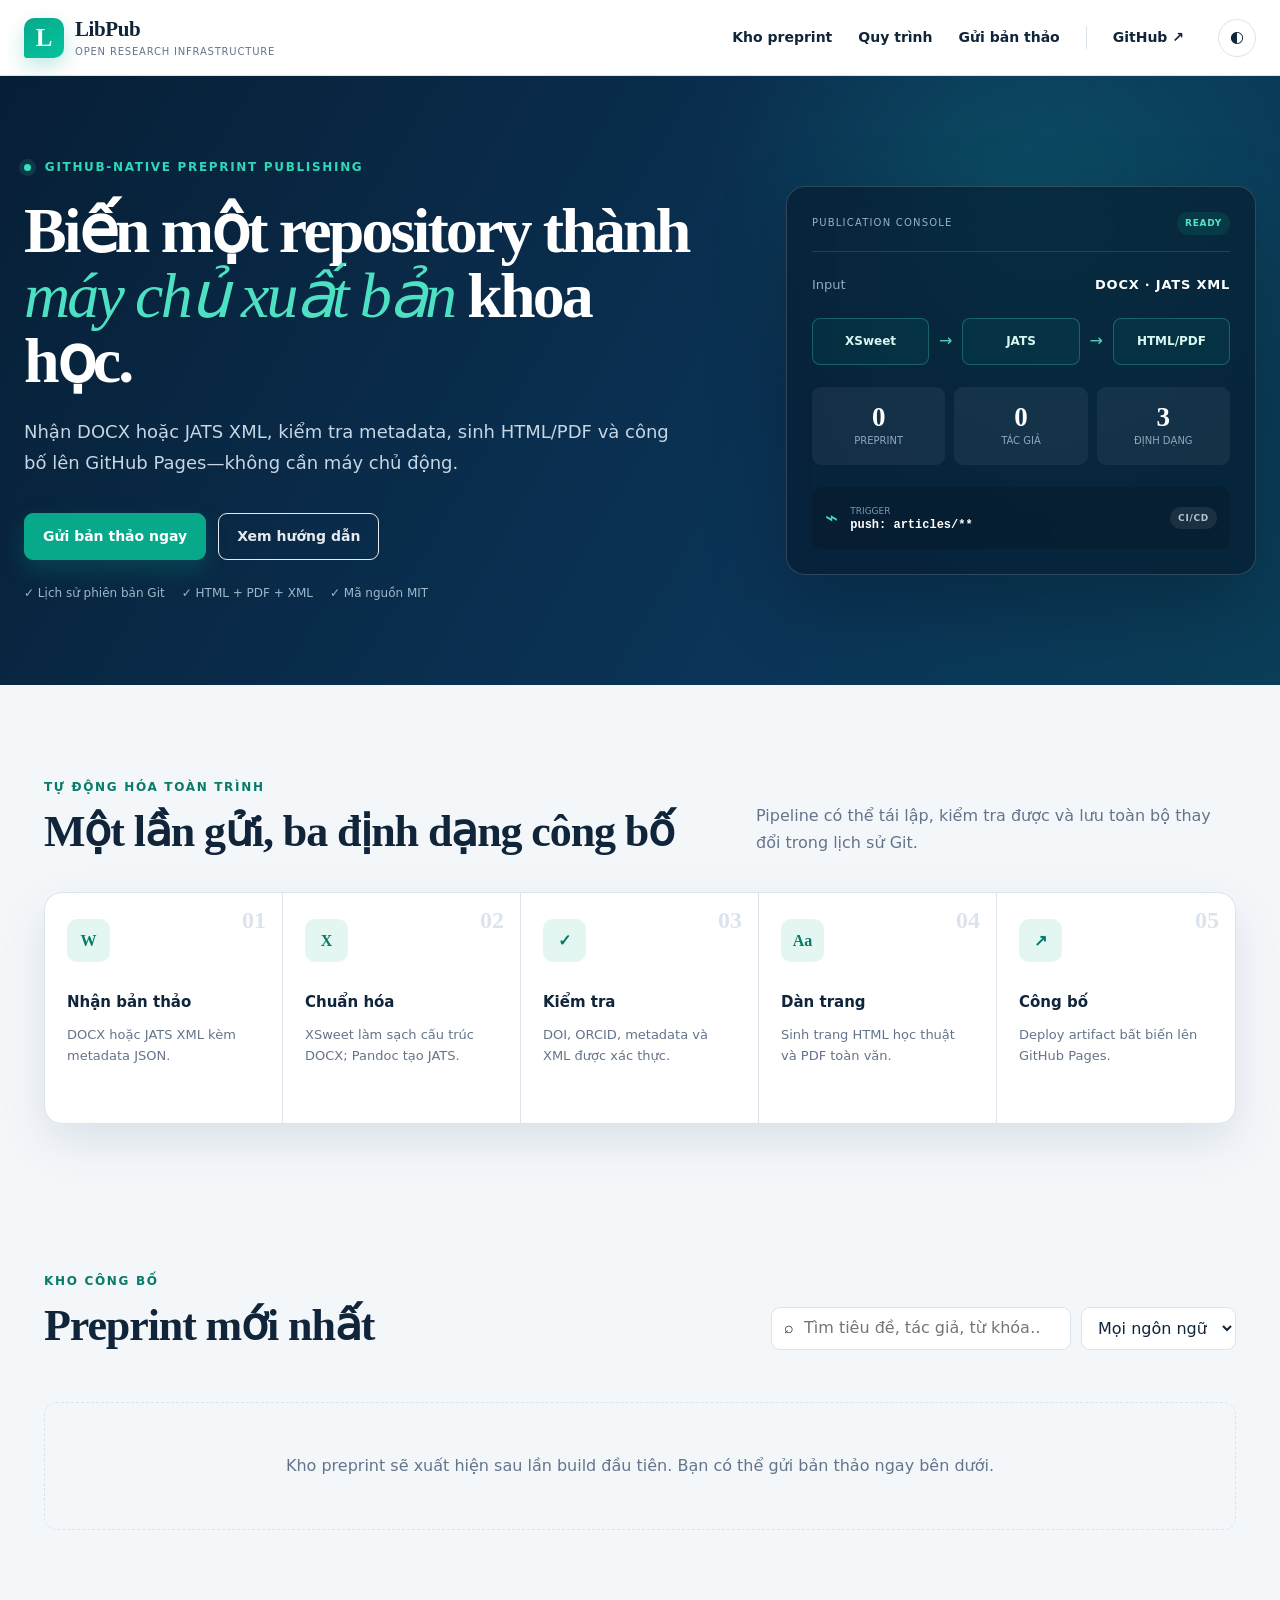
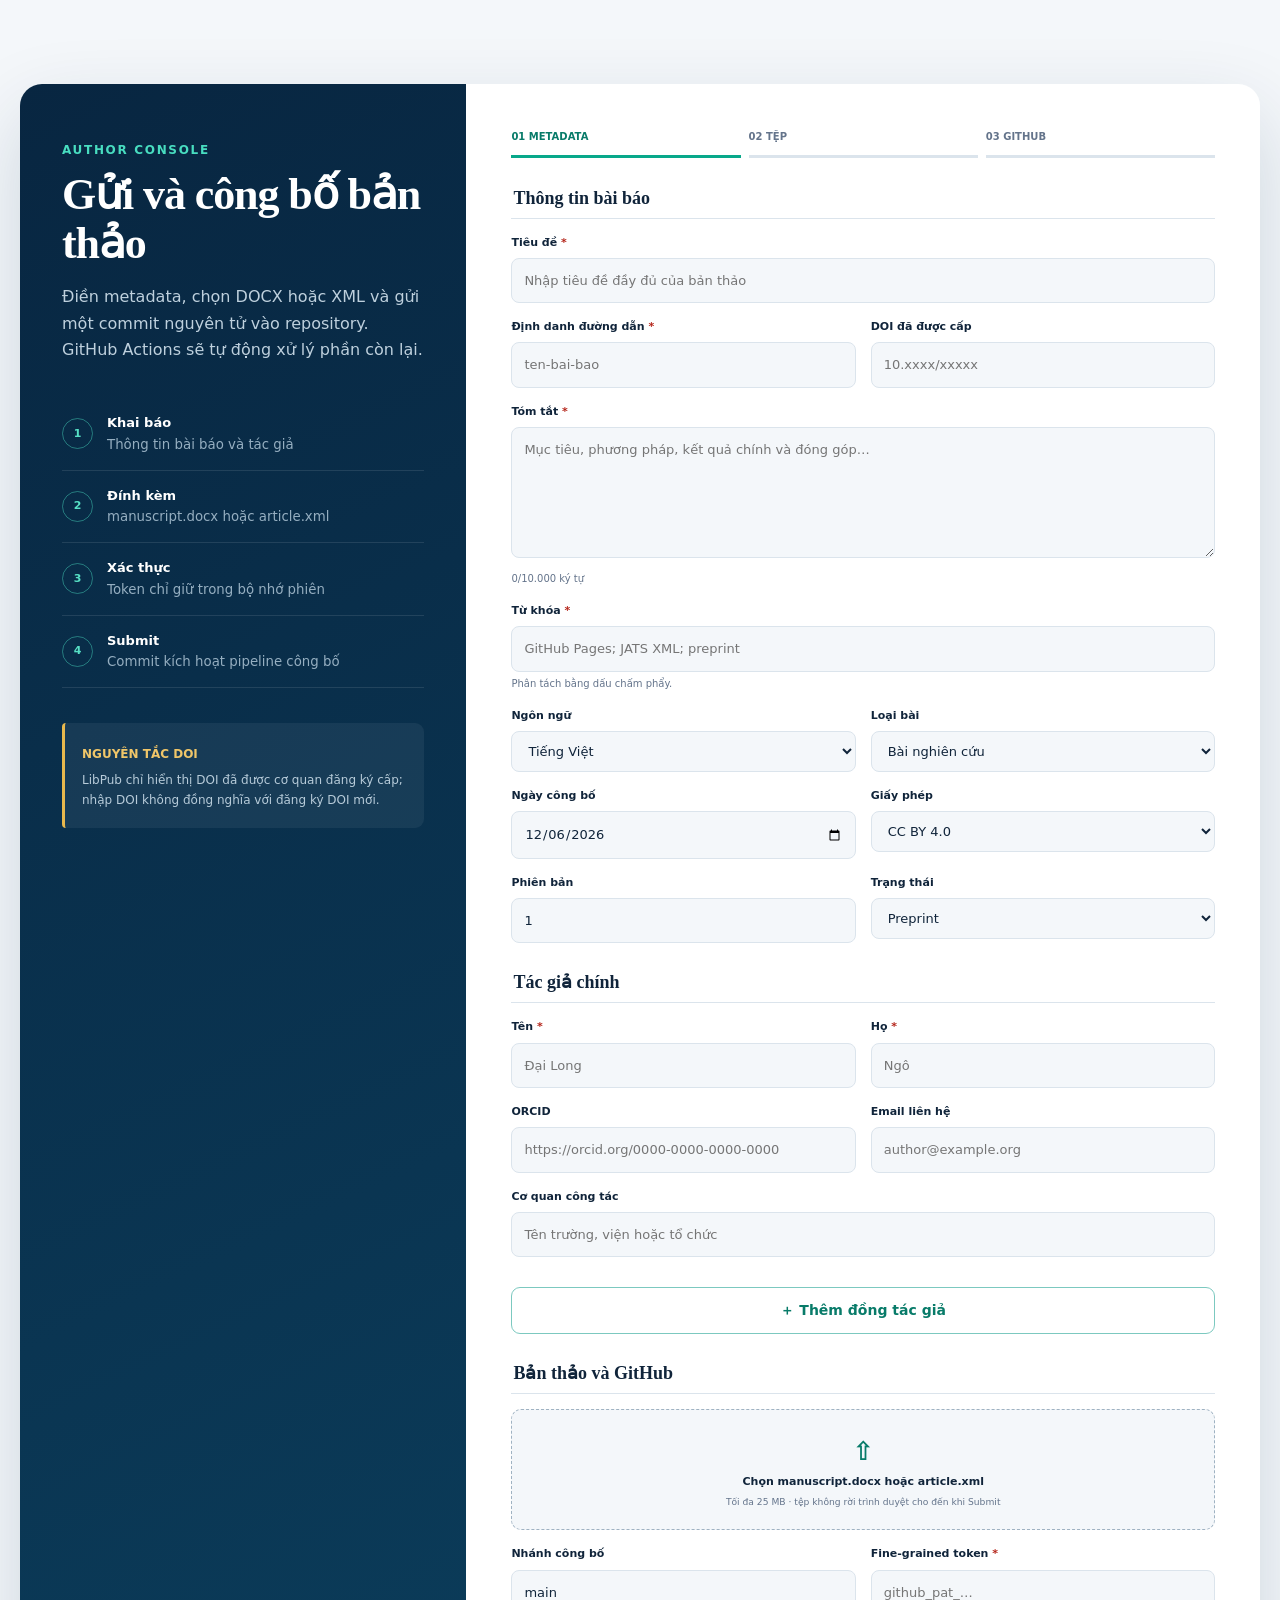
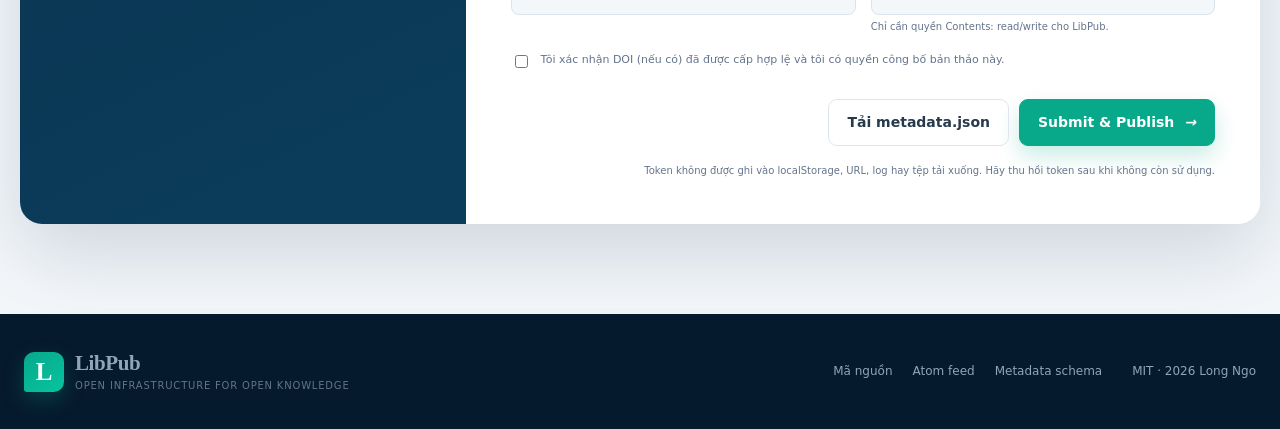
==== index.html @ 39a18cda "feat: build GitHub-native preprint publishing pipeline" ====
<!DOCTYPE html>
<html lang="vi">
<head>
  <meta charset="utf-8">
  <meta name="viewport" content="width=device-width,initial-scale=1">
  <meta name="description" content="LibPub biến GitHub thành máy chủ xuất bản preprint tĩnh: nhận DOCX/JATS XML, kiểm tra, sinh HTML/PDF và triển khai GitHub Pages.">
  <meta name="theme-color" content="#092c4c">
  <title>LibPub · Xuất bản preprint trên GitHub</title>
  <link rel="stylesheet" href="assets/styles.css">
  <script>window.LIBPUB_ARTICLES = [];</script>
  <script src="assets/app.js" defer></script>
</head>
<body>
  <a class="skip-link" href="#main">Đi đến nội dung</a>
  <header class="site-header">
    <a class="brand" href="./" aria-label="Trang chủ LibPub">
      <span class="brand-mark">L</span>
      <span><strong>LibPub</strong><small>Open research infrastructure</small></span>
    </a>
    <nav aria-label="Điều hướng chính">
      <a href="#catalog">Kho preprint</a>
      <a href="#workflow">Quy trình</a>
      <a href="#submit">Gửi bản thảo</a>
      <a class="nav-github" href="https://github.com/xulytiengviet/LibPub">GitHub ↗</a>
    </nav>
    <button class="theme-toggle" id="theme-toggle" type="button" aria-label="Đổi giao diện sáng tối">◐</button>
  </header>

  <main id="main">
    <section class="hero">
      <div class="hero-copy">
        <div class="eyebrow"><span class="live-dot"></span> GitHub-native preprint publishing</div>
        <h1>Biến một repository thành <em>máy chủ xuất bản</em> khoa học.</h1>
        <p>Nhận DOCX hoặc JATS XML, kiểm tra metadata, sinh HTML/PDF và công bố lên GitHub Pages—không cần máy chủ động.</p>
        <div class="hero-actions">
          <a class="button primary" href="#submit">Gửi bản thảo ngay</a>
          <a class="button ghost" href="https://github.com/xulytiengviet/LibPub/blob/main/docs/SUBMISSION_GUIDE.md">Xem hướng dẫn</a>
        </div>
        <ul class="trust-row" aria-label="Đặc tính hệ thống">
          <li>✓ Lịch sử phiên bản Git</li><li>✓ HTML + PDF + XML</li><li>✓ Mã nguồn MIT</li>
        </ul>
      </div>
      <section class="hero-panel" aria-label="Trạng thái xuất bản">
        <div class="panel-top"><span>PUBLICATION CONSOLE</span><span class="status-pill ok">READY</span></div>
        <div class="console-line"><span>Input</span><strong>DOCX · JATS XML</strong></div>
        <div class="console-flow">
          <span>XSweet</span><i>→</i><span>JATS</span><i>→</i><span>HTML/PDF</span>
        </div>
        <div class="metric-grid">
          <div><strong id="stat-articles">0</strong><small>Preprint</small></div>
          <div><strong id="stat-authors">0</strong><small>Tác giả</small></div>
          <div><strong id="stat-formats">3</strong><small>Định dạng</small></div>
        </div>
        <div class="commit-card">
          <span class="commit-icon">⌁</span>
          <div><small>Trigger</small><strong>push: articles/**</strong></div>
          <span class="status-pill">CI/CD</span>
        </div>
      </section>
    </section>

    <section class="section workflow-section" id="workflow">
      <div class="section-heading">
        <div><span class="kicker">TỰ ĐỘNG HÓA TOÀN TRÌNH</span><h2>Một lần gửi, ba định dạng công bố</h2></div>
        <p>Pipeline có thể tái lập, kiểm tra được và lưu toàn bộ thay đổi trong lịch sử Git.</p>
      </div>
      <ol class="pipeline">
        <li><span>01</span><div class="pipeline-icon">W</div><h3>Nhận bản thảo</h3><p>DOCX hoặc JATS XML kèm metadata JSON.</p></li>
        <li><span>02</span><div class="pipeline-icon">X</div><h3>Chuẩn hóa</h3><p>XSweet làm sạch cấu trúc DOCX; Pandoc tạo JATS.</p></li>
        <li><span>03</span><div class="pipeline-icon">✓</div><h3>Kiểm tra</h3><p>DOI, ORCID, metadata và XML được xác thực.</p></li>
        <li><span>04</span><div class="pipeline-icon">Aa</div><h3>Dàn trang</h3><p>Sinh trang HTML học thuật và PDF toàn văn.</p></li>
        <li><span>05</span><div class="pipeline-icon">↗</div><h3>Công bố</h3><p>Deploy artifact bất biến lên GitHub Pages.</p></li>
      </ol>
    </section>

    <section class="section catalog-section" id="catalog">
      <div class="section-heading">
        <div><span class="kicker">KHO CÔNG BỐ</span><h2>Preprint mới nhất</h2></div>
        <div class="catalog-tools">
          <label class="search-box"><span>⌕</span><input id="catalog-search" type="search" placeholder="Tìm tiêu đề, tác giả, từ khóa…"></label>
          <select id="catalog-language" aria-label="Lọc ngôn ngữ"><option value="">Mọi ngôn ngữ</option><option value="vi">Tiếng Việt</option><option value="en">English</option></select>
        </div>
      </div>
      <div class="catalog-grid" id="catalog-grid" aria-live="polite"></div>
      <p class="empty-state" id="catalog-empty" hidden>Chưa tìm thấy bài báo phù hợp.</p>
    </section>

    <section class="submit-wrap" id="submit">
      <div class="submit-intro">
        <span class="kicker light">AUTHOR CONSOLE</span>
        <h2>Gửi và công bố bản thảo</h2>
        <p>Điền metadata, chọn DOCX hoặc XML và gửi một commit nguyên tử vào repository. GitHub Actions sẽ tự động xử lý phần còn lại.</p>
        <ol class="submit-checklist">
          <li><span>1</span><div><strong>Khai báo</strong><small>Thông tin bài báo và tác giả</small></div></li>
          <li><span>2</span><div><strong>Đính kèm</strong><small>manuscript.docx hoặc article.xml</small></div></li>
          <li><span>3</span><div><strong>Xác thực</strong><small>Token chỉ giữ trong bộ nhớ phiên</small></div></li>
          <li><span>4</span><div><strong>Submit</strong><small>Commit kích hoạt pipeline công bố</small></div></li>
        </ol>
        <div class="security-note"><strong>Nguyên tắc DOI</strong><p>LibPub chỉ hiển thị DOI đã được cơ quan đăng ký cấp; nhập DOI không đồng nghĩa với đăng ký DOI mới.</p></div>
      </div>

      <form class="submission-form" id="submission-form" novalidate>
        <div class="form-progress"><span class="active">01 Metadata</span><span>02 Tệp</span><span>03 GitHub</span></div>
        <fieldset>
          <legend>Thông tin bài báo</legend>
          <div class="field span-2"><label for="title">Tiêu đề <b>*</b></label><input id="title" name="title" type="text" minlength="10" required placeholder="Nhập tiêu đề đầy đủ của bản thảo"></div>
          <div class="field"><label for="slug">Định danh đường dẫn <b>*</b></label><input id="slug" name="slug" type="text" pattern="[a-z0-9]+(?:-[a-z0-9]+)*" required placeholder="ten-bai-bao"></div>
          <div class="field"><label for="doi">DOI đã được cấp</label><input id="doi" name="doi" type="text" placeholder="10.xxxx/xxxxx"></div>
          <div class="field span-2"><label for="abstract">Tóm tắt <b>*</b></label><textarea id="abstract" name="abstract" minlength="20" required rows="5" placeholder="Mục tiêu, phương pháp, kết quả chính và đóng góp…"></textarea><small><span id="abstract-count">0</span>/10.000 ký tự</small></div>
          <div class="field span-2"><label for="keywords">Từ khóa <b>*</b></label><input id="keywords" name="keywords" type="text" required placeholder="GitHub Pages; JATS XML; preprint"><small>Phân tách bằng dấu chấm phẩy.</small></div>
          <div class="field"><label for="language">Ngôn ngữ</label><select id="language" name="language"><option value="vi">Tiếng Việt</option><option value="en">English</option></select></div>
          <div class="field"><label for="article-type">Loại bài</label><select id="article-type" name="articleType"><option value="research-article">Bài nghiên cứu</option><option value="review-article">Bài tổng quan</option><option value="methods-article">Bài phương pháp</option><option value="data-paper">Bài dữ liệu</option><option value="policy-paper">Bài chính sách</option><option value="case-report">Báo cáo trường hợp</option><option value="other">Khác</option></select></div>
          <div class="field"><label for="published-date">Ngày công bố</label><input id="published-date" name="publishedDate" type="date" required></div>
          <div class="field"><label for="license">Giấy phép</label><select id="license" name="license"><option value="CC-BY-4.0">CC BY 4.0</option><option value="CC-BY-SA-4.0">CC BY-SA 4.0</option><option value="CC0-1.0">CC0 1.0</option><option value="ARR">All rights reserved</option></select></div>
          <div class="field"><label for="version">Phiên bản</label><input id="version" name="version" type="number" min="1" value="1" required></div>
          <div class="field"><label for="status">Trạng thái</label><select id="status" name="status"><option value="preprint">Preprint</option><option value="revised">Revised</option><option value="published">Published</option><option value="withdrawn">Withdrawn</option></select></div>
        </fieldset>

        <fieldset>
          <legend>Tác giả chính</legend>
          <div class="field"><label for="given">Tên <b>*</b></label><input id="given" name="given" type="text" required placeholder="Đại Long"></div>
          <div class="field"><label for="family">Họ <b>*</b></label><input id="family" name="family" type="text" required placeholder="Ngô"></div>
          <div class="field"><label for="orcid">ORCID</label><input id="orcid" name="orcid" type="url" placeholder="https://orcid.org/0000-0000-0000-0000"></div>
          <div class="field"><label for="email">Email liên hệ</label><input id="email" name="email" type="email" placeholder="author@example.org"></div>
          <div class="field span-2"><label for="affiliation">Cơ quan công tác</label><input id="affiliation" name="affiliation" type="text" placeholder="Tên trường, viện hoặc tổ chức"></div>
          <div class="coauthor-list span-2" id="coauthor-list"></div>
          <button class="button add-author span-2" id="add-author" type="button">＋ Thêm đồng tác giả</button>
        </fieldset>

        <fieldset>
          <legend>Bản thảo và GitHub</legend>
          <div class="field span-2">
            <label class="file-drop" for="manuscript"><span class="file-icon">⇧</span><strong id="file-label">Chọn manuscript.docx hoặc article.xml</strong><small>Tối đa 25 MB · tệp không rời trình duyệt cho đến khi Submit</small></label>
            <input class="visually-hidden" id="manuscript" name="manuscript" type="file" accept=".docx,.xml,application/vnd.openxmlformats-officedocument.wordprocessingml.document,application/xml,text/xml" required>
          </div>
          <div class="field"><label for="target-branch">Nhánh công bố</label><input id="target-branch" name="targetBranch" type="text" value="main" required></div>
          <div class="field"><label for="github-token">Fine-grained token <b>*</b></label><input id="github-token" name="githubToken" type="password" autocomplete="new-password" required placeholder="github_pat_…"><small>Chỉ cần quyền Contents: read/write cho LibPub.</small></div>
          <label class="checkbox span-2"><input id="doi-confirm" type="checkbox" required><span>Tôi xác nhận DOI (nếu có) đã được cấp hợp lệ và tôi có quyền công bố bản thảo này.</span></label>
        </fieldset>

        <div class="form-actions">
          <button class="button ghost" id="download-metadata" type="button">Tải metadata.json</button>
          <button class="button primary" id="submit-button" type="submit"><span>Submit &amp; Publish</span><i>→</i></button>
        </div>
        <div class="form-status" id="form-status" role="status" aria-live="polite" hidden></div>
        <p class="token-policy">Token không được ghi vào localStorage, URL, log hay tệp tải xuống. Hãy thu hồi token sau khi không còn sử dụng.</p>
      </form>
    </section>
  </main>

  <footer class="site-footer">
    <div class="brand"><span class="brand-mark">L</span><span><strong>LibPub</strong><small>Open infrastructure for open knowledge</small></span></div>
    <div><a href="https://github.com/xulytiengviet/LibPub">Mã nguồn</a><a href="feed.xml">Atom feed</a><a href="schemas/metadata.schema.json">Metadata schema</a></div>
    <span>MIT · 2026 Long Ngo</span>
  </footer>
</body>
</html>
---- assets/styles.css ----
:root {
  color-scheme: light;
  --ink: #10243a;
  --muted: #64748b;
  --line: #dbe4ec;
  --paper: #ffffff;
  --canvas: #f4f7fa;
  --navy: #092c4c;
  --navy-2: #0d3a61;
  --teal: #08a88a;
  --teal-dark: #087b69;
  --gold: #e8b84d;
  --danger: #b42318;
  --success: #087b69;
  --shadow: 0 18px 48px rgba(9, 44, 76, .10);
  --radius: 18px;
  --serif: Georgia, "Times New Roman", serif;
  --sans: Inter, ui-sans-serif, system-ui, -apple-system, BlinkMacSystemFont, "Segoe UI", sans-serif;
}

[data-theme="dark"] {
  color-scheme: dark;
  --ink: #e7eef5;
  --muted: #9fb0c2;
  --line: #29445f;
  --paper: #102b43;
  --canvas: #071d31;
  --navy: #061727;
  --navy-2: #0b263e;
  --shadow: 0 18px 48px rgba(0, 0, 0, .25);
}

* { box-sizing: border-box; }
html { scroll-behavior: smooth; }
body { margin: 0; background: var(--canvas); color: var(--ink); font-family: var(--sans); line-height: 1.65; }
a { color: inherit; text-decoration: none; }
button, input, select, textarea { font: inherit; }
button { cursor: pointer; }
.skip-link { position: fixed; left: 16px; top: -60px; z-index: 100; background: var(--paper); padding: 10px 16px; border-radius: 8px; }
.skip-link:focus { top: 12px; }
.visually-hidden { position: absolute !important; width: 1px; height: 1px; padding: 0; margin: -1px; overflow: hidden; clip: rect(0, 0, 0, 0); white-space: nowrap; border: 0; }

.site-header { min-height: 76px; padding: 0 max(24px, calc((100vw - 1240px) / 2)); display: flex; align-items: center; gap: 34px; background: var(--paper); border-bottom: 1px solid var(--line); position: sticky; top: 0; z-index: 30; }
.site-header.compact { position: static; }
.brand { display: inline-flex; align-items: center; gap: 11px; margin-right: auto; }
.brand-mark { width: 40px; height: 40px; display: grid; place-items: center; border-radius: 10px 10px 10px 3px; color: white; background: linear-gradient(145deg, var(--teal), #06c4a0); font: 700 25px/1 var(--serif); box-shadow: 0 8px 20px rgba(8, 168, 138, .25); }
.brand strong, .brand small { display: block; line-height: 1.15; }
.brand strong { font: 700 21px/1.2 var(--serif); letter-spacing: -.02em; }
.brand small { margin-top: 4px; color: var(--muted); font-size: 10px; letter-spacing: .08em; text-transform: uppercase; }
.site-header nav { display: flex; align-items: center; gap: 26px; font-size: 14px; font-weight: 650; }
.site-header nav a:hover { color: var(--teal-dark); }
.nav-github { border-left: 1px solid var(--line); padding-left: 26px; }
.theme-toggle { width: 38px; height: 38px; border: 1px solid var(--line); border-radius: 50%; color: var(--ink); background: transparent; }

.hero { min-height: 600px; padding: 82px max(24px, calc((100vw - 1240px) / 2)); display: grid; grid-template-columns: 1.15fr .85fr; align-items: center; gap: 70px; color: white; overflow: hidden; background:
  radial-gradient(circle at 80% 20%, rgba(14, 182, 149, .18), transparent 28%),
  linear-gradient(120deg, #071f36, #0b3458 65%, #0a3e58); }
.hero-copy { max-width: 700px; }
.eyebrow, .kicker { color: #30d7b7; font-size: 12px; font-weight: 800; letter-spacing: .14em; text-transform: uppercase; }
.live-dot { display: inline-block; width: 7px; height: 7px; margin-right: 8px; border-radius: 50%; background: #35e2bf; box-shadow: 0 0 0 5px rgba(53, 226, 191, .12); }
.hero h1 { max-width: 760px; margin: 20px 0 22px; font: 700 clamp(42px, 5vw, 70px)/1.02 var(--serif); letter-spacing: -.045em; }
.hero h1 em { color: #4ee0c3; font-style: italic; font-weight: 500; }
.hero-copy > p { max-width: 650px; color: #c6d6e4; font-size: 18px; line-height: 1.75; }
.hero-actions { display: flex; gap: 12px; margin: 34px 0 24px; }
.button { min-height: 44px; padding: 11px 18px; display: inline-flex; align-items: center; justify-content: center; gap: 10px; border: 1px solid transparent; border-radius: 9px; font-size: 14px; font-weight: 750; transition: .2s ease; }
.button:hover { transform: translateY(-1px); }
.button.primary { color: white; background: var(--teal); border-color: var(--teal); box-shadow: 0 10px 22px rgba(8, 168, 138, .22); }
.button.primary:hover { background: var(--teal-dark); }
.button.ghost { color: inherit; background: transparent; border-color: currentColor; opacity: .9; }
.button.full { width: 100%; margin-top: 10px; }
.trust-row { display: flex; flex-wrap: wrap; gap: 17px; margin: 0; padding: 0; color: #9fb7ca; font-size: 12px; list-style: none; }

.hero-panel { max-width: 470px; width: 100%; justify-self: end; padding: 25px; border: 1px solid rgba(255,255,255,.16); border-radius: 19px; background: rgba(5, 25, 43, .62); box-shadow: 0 30px 80px rgba(0,0,0,.24); backdrop-filter: blur(16px); }
.panel-top, .console-line, .commit-card { display: flex; align-items: center; justify-content: space-between; }
.panel-top { padding-bottom: 16px; border-bottom: 1px solid rgba(255,255,255,.12); color: #97b1c7; font-size: 10px; letter-spacing: .12em; }
.status-pill { padding: 4px 8px; border-radius: 999px; color: #b4c6d5; background: rgba(255,255,255,.08); font-size: 9px; font-weight: 800; letter-spacing: .08em; }
.status-pill.ok { color: #53e5c7; background: rgba(8,168,138,.14); }
.console-line { margin: 22px 0; color: #93aabd; font-size: 13px; }
.console-line strong { color: white; letter-spacing: .06em; }
.console-flow { display: grid; grid-template-columns: 1fr auto 1fr auto 1fr; align-items: center; gap: 10px; }
.console-flow span { padding: 13px 8px; text-align: center; border: 1px solid rgba(69,224,193,.28); border-radius: 8px; color: #d8f7f1; background: rgba(8,168,138,.09); font-size: 12px; font-weight: 750; }
.console-flow i { color: #58d6bd; font-style: normal; }
.metric-grid { display: grid; grid-template-columns: repeat(3, 1fr); gap: 9px; margin: 22px 0; }
.metric-grid div { padding: 15px; border-radius: 9px; text-align: center; background: rgba(255,255,255,.055); }
.metric-grid strong, .metric-grid small { display: block; }
.metric-grid strong { font: 700 27px var(--serif); }
.metric-grid small { color: #8ea8bd; font-size: 10px; text-transform: uppercase; }
.commit-card { gap: 12px; padding: 13px; border-radius: 9px; background: rgba(0,0,0,.16); }
.commit-card div { margin-right: auto; }
.commit-card small, .commit-card strong { display: block; }
.commit-card small { color: #7f9ab0; font-size: 9px; text-transform: uppercase; }
.commit-card strong { font: 600 12px ui-monospace, SFMono-Regular, Consolas, monospace; }
.commit-icon { color: #45ddbf; font-size: 22px; }

.section { max-width: 1240px; margin: 0 auto; padding: 88px 24px; }
.section-heading { display: flex; align-items: end; justify-content: space-between; gap: 30px; margin-bottom: 36px; }
.section-heading h2, .submit-intro h2 { margin: 7px 0 0; font: 700 clamp(32px, 4vw, 44px)/1.12 var(--serif); letter-spacing: -.025em; }
.section-heading > p { max-width: 480px; margin: 0; color: var(--muted); }
.kicker { color: var(--teal-dark); }
.pipeline { display: grid; grid-template-columns: repeat(5, 1fr); border: 1px solid var(--line); border-radius: var(--radius); background: var(--paper); box-shadow: var(--shadow); overflow: hidden; }
.pipeline { margin-block: 0; padding: 0; list-style: none; }
.pipeline li { position: relative; min-height: 230px; padding: 26px 22px; border-right: 1px solid var(--line); }
.pipeline li:last-child { border: 0; }
.pipeline li > span { position: absolute; right: 16px; top: 14px; color: var(--line); font: 700 24px var(--serif); }
.pipeline-icon { width: 43px; height: 43px; margin-bottom: 28px; display: grid; place-items: center; border-radius: 10px; color: var(--teal-dark); background: color-mix(in srgb, var(--teal) 11%, transparent); font: 700 16px var(--serif); }
.pipeline h3 { margin: 0 0 9px; font-size: 15px; }
.pipeline p { margin: 0; color: var(--muted); font-size: 13px; }

.catalog-section { padding-top: 55px; }
.catalog-tools { display: flex; gap: 10px; }
.search-box { min-width: 300px; display: flex; align-items: center; gap: 8px; padding: 0 12px; border: 1px solid var(--line); border-radius: 9px; background: var(--paper); }
.search-box input { width: 100%; border: 0; outline: 0; color: var(--ink); background: transparent; }
.catalog-tools select { padding: 10px 12px; border: 1px solid var(--line); border-radius: 9px; color: var(--ink); background: var(--paper); }
.catalog-grid { display: grid; grid-template-columns: repeat(3, 1fr); gap: 20px; }
.publication-card { min-height: 335px; padding: 26px; display: flex; flex-direction: column; border: 1px solid var(--line); border-radius: 15px; background: var(--paper); box-shadow: 0 8px 24px rgba(9,44,76,.055); transition: .2s ease; }
.publication-card:hover { transform: translateY(-3px); border-color: color-mix(in srgb, var(--teal) 45%, var(--line)); box-shadow: var(--shadow); }
.card-meta { display: flex; align-items: center; justify-content: space-between; color: var(--muted); font-size: 10px; font-weight: 700; text-transform: uppercase; letter-spacing: .08em; }
.publication-card h3 { margin: 21px 0 12px; font: 700 23px/1.25 var(--serif); letter-spacing: -.015em; }
.publication-card .authors { color: var(--teal-dark); font-size: 13px; font-weight: 650; }
.publication-card .abstract { display: -webkit-box; overflow: hidden; color: var(--muted); font-size: 13px; -webkit-line-clamp: 3; -webkit-box-orient: vertical; }
.card-footer { margin-top: auto; padding-top: 18px; display: flex; align-items: center; justify-content: space-between; border-top: 1px solid var(--line); font-size: 12px; }
.card-footer a { color: var(--teal-dark); font-weight: 750; }
.empty-state { padding: 50px; text-align: center; color: var(--muted); border: 1px dashed var(--line); border-radius: 12px; }

.submit-wrap { max-width: 1240px; margin: 50px auto 90px; display: grid; grid-template-columns: .72fr 1.28fr; border-radius: 22px; overflow: hidden; box-shadow: 0 30px 80px rgba(9,44,76,.16); }
.submit-intro { padding: 52px 42px; color: white; background: linear-gradient(155deg, #082641, #0b3d5b); }
.kicker.light { color: #48ddc0; }
.submit-intro > p { color: #bed0dd; }
.submit-checklist { margin: 35px 0; padding: 0; list-style: none; }
.submit-checklist li { display: flex; gap: 14px; align-items: center; padding: 14px 0; border-bottom: 1px solid rgba(255,255,255,.1); }
.submit-checklist li > span { width: 31px; height: 31px; display: grid; place-items: center; border: 1px solid rgba(75,220,192,.45); border-radius: 50%; color: #57e0c5; font-size: 11px; font-weight: 800; }
.submit-checklist strong, .submit-checklist small { display: block; }
.submit-checklist strong { font-size: 13px; }
.submit-checklist small { color: #95aec0; }
.security-note { margin-top: 32px; padding: 17px; border-left: 3px solid var(--gold); border-radius: 4px 9px 9px 4px; background: rgba(255,255,255,.06); }
.security-note strong { color: #f0c669; font-size: 12px; text-transform: uppercase; }
.security-note p { margin: 5px 0 0; color: #b7cbd9; font-size: 12px; }
.submission-form { padding: 45px; background: var(--paper); }
.form-progress { display: flex; gap: 8px; margin-bottom: 30px; }
.form-progress span { flex: 1; padding-bottom: 9px; color: var(--muted); border-bottom: 3px solid var(--line); font-size: 10px; font-weight: 800; text-transform: uppercase; }
.form-progress .active { color: var(--teal-dark); border-color: var(--teal); }
fieldset { margin: 0 0 28px; padding: 0; display: grid; grid-template-columns: 1fr 1fr; gap: 15px; border: 0; }
legend { width: 100%; margin-bottom: 15px; padding-bottom: 9px; border-bottom: 1px solid var(--line); font: 700 18px var(--serif); }
.field { min-width: 0; }
.field.span-2, .span-2 { grid-column: 1 / -1; }
.field label { display: block; margin-bottom: 6px; font-size: 11px; font-weight: 750; }
.field label b { color: var(--danger); }
.field input, .field textarea, .field select { width: 100%; padding: 11px 12px; border: 1px solid var(--line); border-radius: 8px; outline: 0; color: var(--ink); background: var(--canvas); font-size: 13px; }
.field input:focus, .field textarea:focus, .field select:focus { border-color: var(--teal); box-shadow: 0 0 0 3px color-mix(in srgb, var(--teal) 13%, transparent); }
.field textarea { resize: vertical; }
.field > small { display: block; margin-top: 4px; color: var(--muted); font-size: 10px; }
.coauthor-list { display: grid; gap: 12px; }
.coauthor { position: relative; padding: 16px; display: grid; grid-template-columns: 1fr 1fr; gap: 12px; border: 1px solid var(--line); border-radius: 10px; background: var(--canvas); }
.coauthor h4 { grid-column: 1 / -1; margin: 0; font: 700 15px var(--serif); }
.coauthor .remove-author { position: absolute; right: 11px; top: 10px; border: 0; color: var(--danger); background: transparent; font-size: 12px; }
.add-author { color: var(--teal-dark); border-color: color-mix(in srgb, var(--teal) 45%, var(--line)); background: transparent; }
.file-drop { min-height: 115px; margin: 0 !important; padding: 20px; display: flex !important; flex-direction: column; align-items: center; justify-content: center; border: 1.5px dashed #9fb2c2; border-radius: 10px; color: var(--muted); background: var(--canvas); text-align: center; cursor: pointer; }
.file-drop:hover { border-color: var(--teal); }
.file-drop strong { color: var(--ink); }
.file-drop small { margin-top: 3px; font-weight: 400; }
.file-icon { color: var(--teal-dark); font-size: 26px; }
.checkbox { display: flex; align-items: flex-start; gap: 9px; color: var(--muted); font-size: 11px; }
.checkbox input { margin-top: 4px; accent-color: var(--teal); }
.form-actions { display: flex; justify-content: flex-end; gap: 10px; }
.form-actions .ghost { color: var(--ink); border-color: var(--line); }
.form-status { margin-top: 18px; padding: 14px; border-radius: 8px; font-size: 12px; }
.form-status.info { color: #0b4b76; background: #e5f3fb; }
.form-status.success { color: #06624f; background: #ddf7ef; }
.form-status.error { color: #8e1c13; background: #fee9e7; }
.token-policy { margin: 17px 0 0; color: var(--muted); font-size: 10px; text-align: right; }

.site-footer { min-height: 115px; padding: 26px max(24px, calc((100vw - 1240px) / 2)); display: flex; align-items: center; justify-content: space-between; gap: 30px; color: #8fa5b8; background: #061a2d; font-size: 12px; }
.site-footer > div:not(.brand) { display: flex; gap: 20px; }
.site-footer a:hover { color: #4bdabd; }

.article-shell { max-width: 1200px; margin: 50px auto 80px; padding: 0 24px; display: grid; grid-template-columns: minmax(0, 1fr) 230px; align-items: start; gap: 30px; }
.paper { padding: 58px 64px; border: 1px solid var(--line); background: var(--paper); box-shadow: var(--shadow); }
.paper-header h1 { margin: 16px 0; font: 700 clamp(38px, 5vw, 58px)/1.08 var(--serif); letter-spacing: -.035em; }
.paper-header .subtitle { color: var(--muted); font: italic 21px/1.5 var(--serif); }
.author-list { margin: 28px 0 14px; color: var(--teal-dark); font-weight: 700; }
.author { display: inline; }
.orcid { display: inline-block; padding: 1px 5px; border-radius: 4px; color: white; background: #a6ce39; font-size: 8px; vertical-align: middle; }
.affiliation-list { padding-left: 21px; color: var(--muted); font-size: 12px; }
.article-facts { margin: 30px 0; display: grid; grid-template-columns: repeat(3, 1fr); border: 1px solid var(--line); }
.article-facts div { padding: 13px; border-right: 1px solid var(--line); }
.article-facts div:last-child { border: 0; }
.article-facts dt { color: var(--muted); font-size: 9px; font-weight: 800; text-transform: uppercase; }
.article-facts dd { margin: 4px 0 0; font-size: 12px; overflow-wrap: anywhere; }
.article-facts a, .paper-body a { color: var(--teal-dark); text-decoration: underline; text-underline-offset: 3px; }
.abstract-box { margin: 34px 0; padding: 27px; border-left: 4px solid var(--teal); background: var(--canvas); }
.abstract-box h2 { margin-top: 0; font: 700 23px var(--serif); }
.keyword-list { display: flex; flex-wrap: wrap; gap: 7px; padding: 0; list-style: none; }
.keyword-list li { padding: 4px 8px; border-radius: 4px; color: var(--teal-dark); background: color-mix(in srgb, var(--teal) 10%, transparent); font-size: 10px; font-weight: 700; }
.paper-body { font-family: var(--serif); font-size: 17px; line-height: 1.85; }
.paper-body h1, .paper-body h2, .paper-body h3 { margin-top: 2em; color: var(--ink); line-height: 1.2; }
.paper-body h2 { font-size: 29px; }
.paper-body h3 { font-size: 22px; }
.paper-body img { max-width: 100%; height: auto; }
.paper-body table { width: 100%; border-collapse: collapse; font-family: var(--sans); font-size: 12px; }
.paper-body th, .paper-body td { padding: 8px; border: 1px solid var(--line); }
.paper-body blockquote { margin-left: 0; padding-left: 20px; border-left: 3px solid var(--gold); color: var(--muted); }
.article-rail { position: sticky; top: 25px; display: grid; gap: 14px; }
.rail-card { padding: 18px; border: 1px solid var(--line); border-radius: 10px; background: var(--paper); }
.rail-card > strong { font: 700 15px var(--serif); }
.rail-card p { margin-bottom: 0; color: var(--muted); font-size: 11px; }
.muted { color: var(--muted); }

@media (max-width: 1000px) {
  .site-header nav { display: none; }
  .hero { grid-template-columns: 1fr; padding-top: 60px; }
  .hero-panel { max-width: 100%; justify-self: stretch; }
  .pipeline { grid-template-columns: repeat(2, 1fr); }
  .pipeline li { border-bottom: 1px solid var(--line); }
  .catalog-grid { grid-template-columns: repeat(2, 1fr); }
  .submit-wrap { margin-inline: 24px; grid-template-columns: 1fr; }
  .article-shell { grid-template-columns: 1fr; }
  .article-rail { position: static; grid-template-columns: 1fr 1fr; }
}

@media (max-width: 680px) {
  .site-header { padding-inline: 18px; }
  .hero { padding: 52px 20px; }
  .hero h1 { font-size: 43px; }
  .section { padding: 65px 18px; }
  .section-heading { align-items: stretch; flex-direction: column; }
  .pipeline, .catalog-grid { grid-template-columns: 1fr; }
  .pipeline li { min-height: auto; }
  .catalog-tools { flex-direction: column; }
  .search-box { min-width: 0; }
  .submit-wrap { margin: 30px 14px 60px; }
  .submit-intro, .submission-form { padding: 34px 23px; }
  fieldset { grid-template-columns: 1fr; }
  .coauthor { grid-template-columns: 1fr; }
  .coauthor h4 { grid-column: auto; }
  .field.span-2, .span-2 { grid-column: auto; }
  .form-actions { flex-direction: column-reverse; }
  .site-footer { align-items: flex-start; flex-direction: column; }
  .paper { padding: 35px 22px; }
  .article-facts { grid-template-columns: 1fr; }
  .article-facts div { border-right: 0; border-bottom: 1px solid var(--line); }
  .article-rail { grid-template-columns: 1fr; }
}

@media print {
  .site-header, .article-rail, .site-footer { display: none !important; }
  .article-shell { display: block; margin: 0; padding: 0; }
  .paper { padding: 0; border: 0; box-shadow: none; }
}
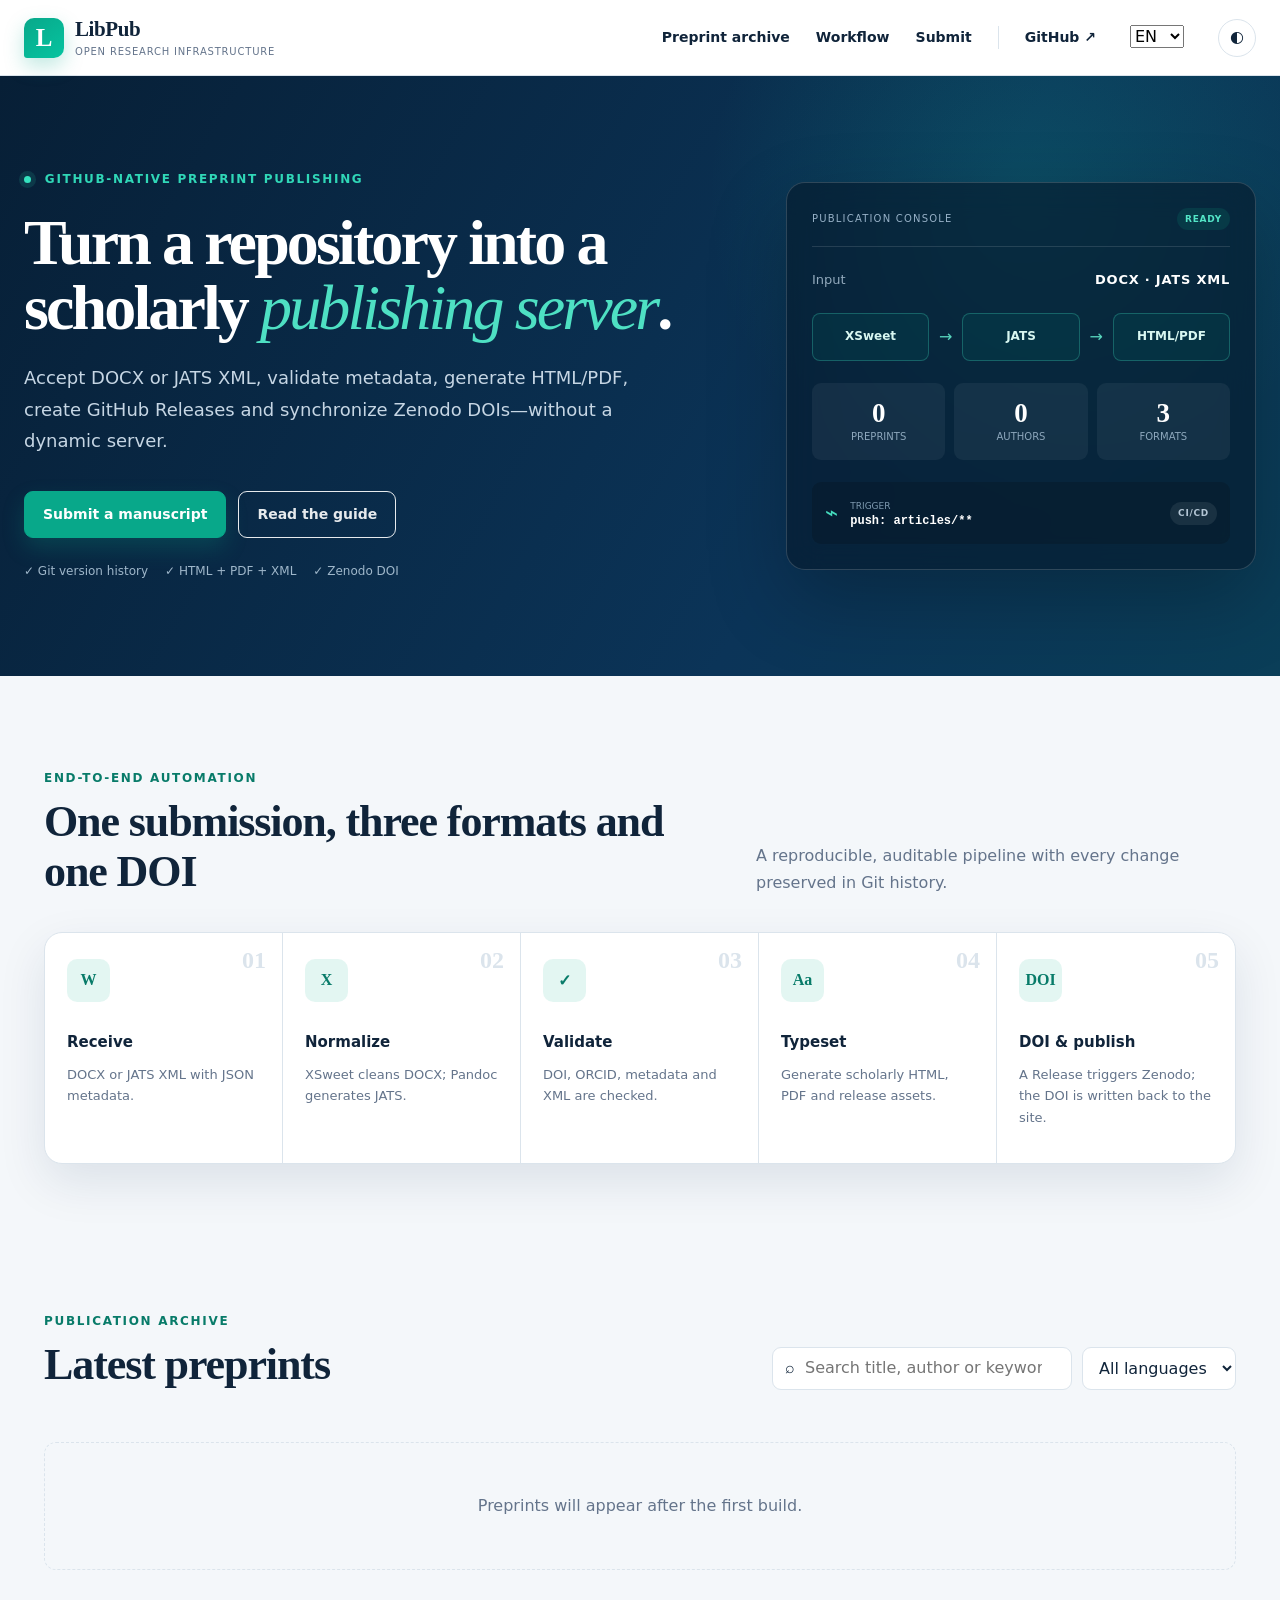
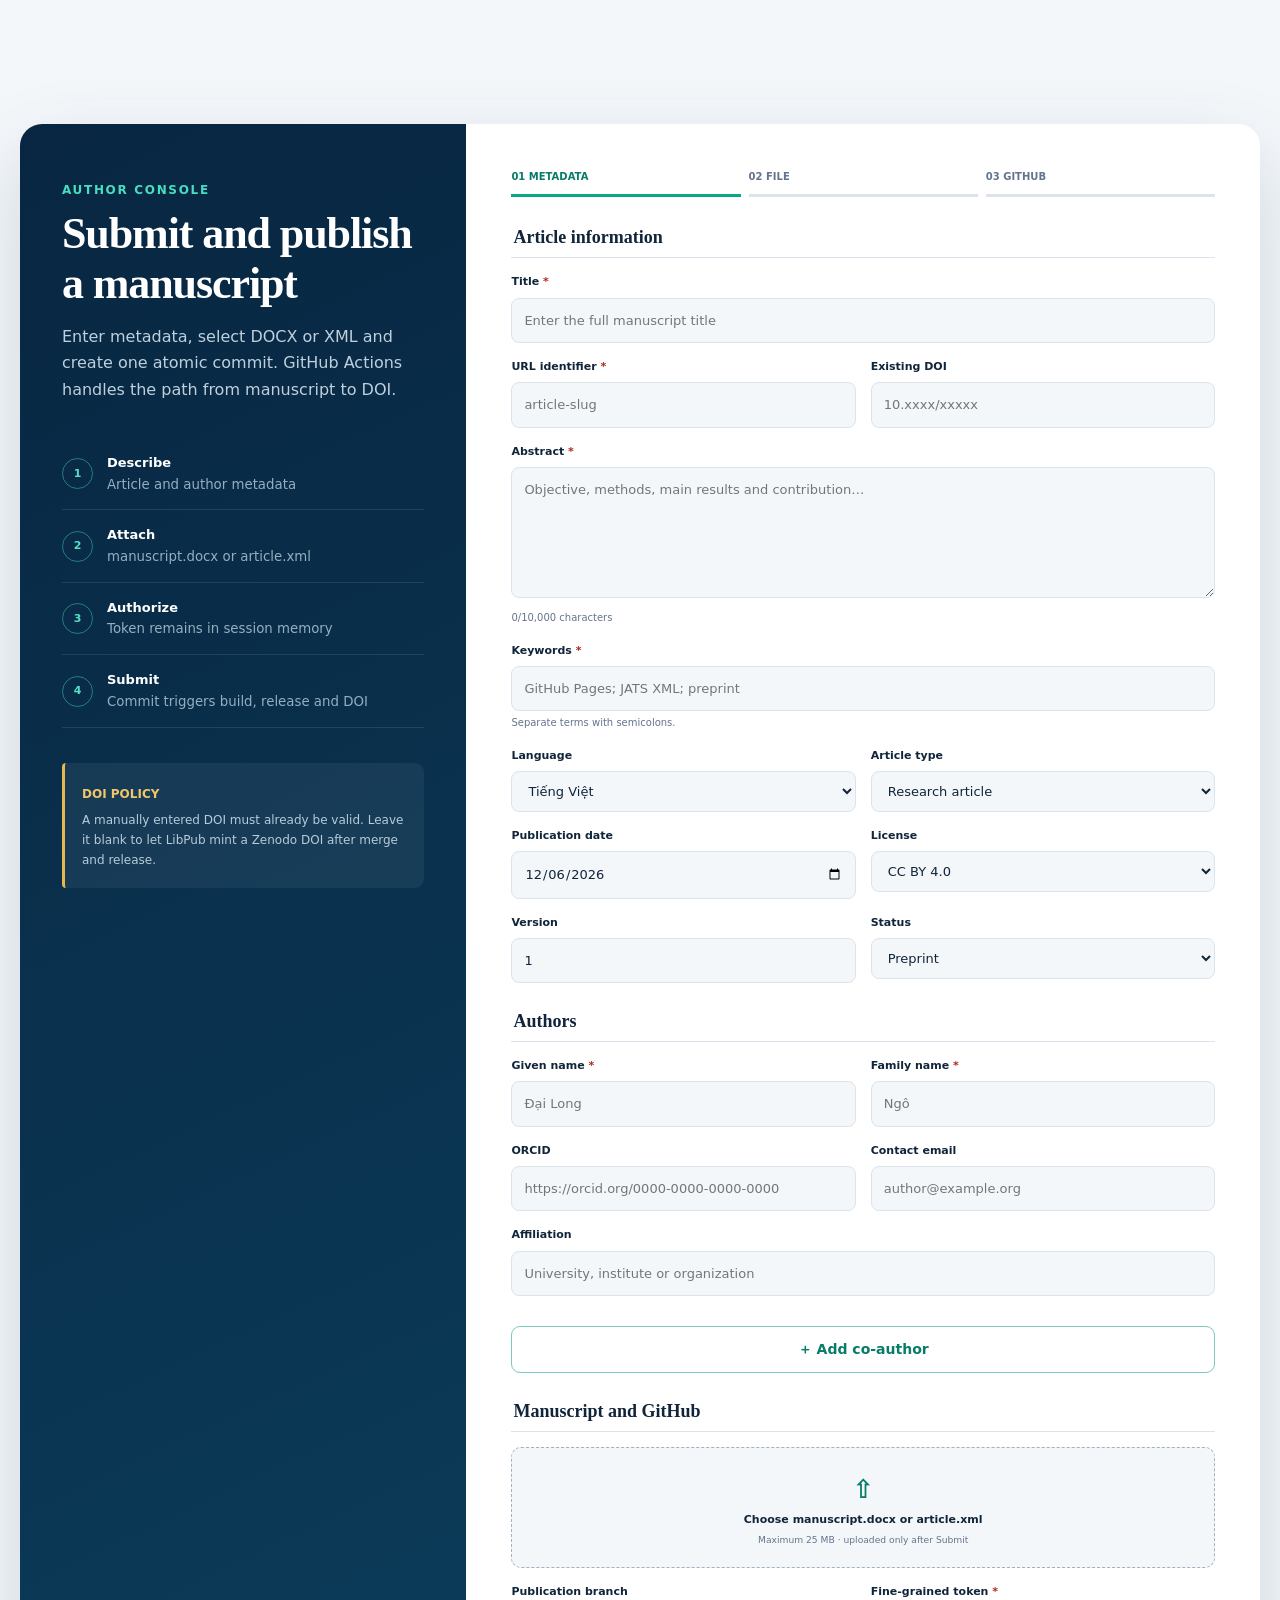
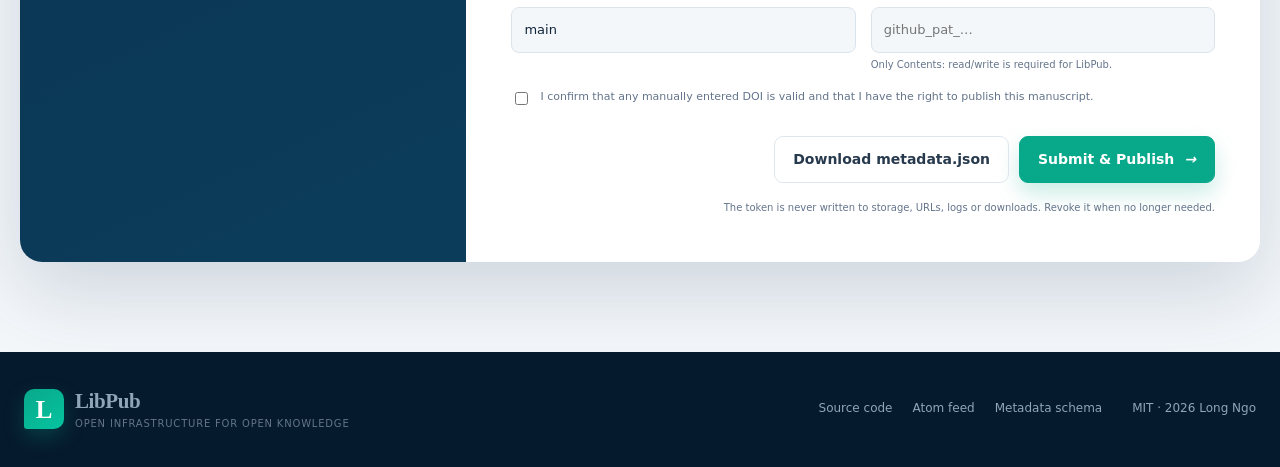
==== commit 72a0a947: "feat: automate trilingual Zenodo DOI publishing" ====
--- a/index.html
+++ b/index.html
@@ -8,48 +8,50 @@
   <title>LibPub · Xuất bản preprint trên GitHub</title>
   <link rel="stylesheet" href="assets/styles.css">
   <script>window.LIBPUB_ARTICLES = [];</script>
+  <script src="assets/i18n.js" defer></script>
   <script src="assets/app.js" defer></script>
 </head>
 <body>
-  <a class="skip-link" href="#main">Đi đến nội dung</a>
+  <a class="skip-link" href="#main" data-i18n="page.skip">Đi đến nội dung</a>
   <header class="site-header">
     <a class="brand" href="./" aria-label="Trang chủ LibPub">
       <span class="brand-mark">L</span>
       <span><strong>LibPub</strong><small>Open research infrastructure</small></span>
     </a>
     <nav aria-label="Điều hướng chính">
-      <a href="#catalog">Kho preprint</a>
-      <a href="#workflow">Quy trình</a>
-      <a href="#submit">Gửi bản thảo</a>
-      <a class="nav-github" href="https://github.com/xulytiengviet/LibPub">GitHub ↗</a>
+      <a href="#catalog" data-i18n="nav.catalog">Kho preprint</a>
+      <a href="#workflow" data-i18n="nav.workflow">Quy trình</a>
+      <a href="#submit" data-i18n="nav.submit">Gửi bản thảo</a>
+      <a class="nav-github" href="https://github.com/xulytiengviet/LibPub" data-i18n="nav.github">GitHub ↗</a>
     </nav>
+    <label class="language-switch"><span class="visually-hidden" data-i18n="lang.label">Ngôn ngữ giao diện</span><select id="ui-language" aria-label="Interface language"><option value="vi">VI</option><option value="en">EN</option><option value="zh">中文</option></select></label>
     <button class="theme-toggle" id="theme-toggle" type="button" aria-label="Đổi giao diện sáng tối">◐</button>
   </header>
 
   <main id="main">
     <section class="hero">
       <div class="hero-copy">
-        <div class="eyebrow"><span class="live-dot"></span> GitHub-native preprint publishing</div>
-        <h1>Biến một repository thành <em>máy chủ xuất bản</em> khoa học.</h1>
-        <p>Nhận DOCX hoặc JATS XML, kiểm tra metadata, sinh HTML/PDF và công bố lên GitHub Pages—không cần máy chủ động.</p>
+        <div class="eyebrow"><span class="live-dot"></span> <span data-i18n="hero.eyebrow">GitHub-native preprint publishing</span></div>
+        <h1 data-i18n-html="hero.title">Biến một repository thành <em>máy chủ xuất bản</em> khoa học.</h1>
+        <p data-i18n="hero.description">Nhận DOCX hoặc JATS XML, kiểm tra metadata, sinh HTML/PDF, tạo GitHub Release và đồng bộ DOI Zenodo—không cần máy chủ động.</p>
         <div class="hero-actions">
-          <a class="button primary" href="#submit">Gửi bản thảo ngay</a>
-          <a class="button ghost" href="https://github.com/xulytiengviet/LibPub/blob/main/docs/SUBMISSION_GUIDE.md">Xem hướng dẫn</a>
+          <a class="button primary" href="#submit" data-i18n="hero.submit">Gửi bản thảo ngay</a>
+          <a class="button ghost" href="https://github.com/xulytiengviet/LibPub/blob/main/docs/SUBMISSION_GUIDE.md" data-i18n="hero.guide">Xem hướng dẫn</a>
         </div>
-        <ul class="trust-row" aria-label="Đặc tính hệ thống">
-          <li>✓ Lịch sử phiên bản Git</li><li>✓ HTML + PDF + XML</li><li>✓ Mã nguồn MIT</li>
+        <ul class="trust-row">
+          <li data-i18n="hero.trust1">✓ Lịch sử phiên bản Git</li><li data-i18n="hero.trust2">✓ HTML + PDF + XML</li><li data-i18n="hero.trust3">✓ DOI Zenodo</li>
         </ul>
       </div>
       <section class="hero-panel" aria-label="Trạng thái xuất bản">
         <div class="panel-top"><span>PUBLICATION CONSOLE</span><span class="status-pill ok">READY</span></div>
-        <div class="console-line"><span>Input</span><strong>DOCX · JATS XML</strong></div>
+        <div class="console-line"><span data-i18n="console.input">Đầu vào</span><strong>DOCX · JATS XML</strong></div>
         <div class="console-flow">
           <span>XSweet</span><i>→</i><span>JATS</span><i>→</i><span>HTML/PDF</span>
         </div>
         <div class="metric-grid">
-          <div><strong id="stat-articles">0</strong><small>Preprint</small></div>
-          <div><strong id="stat-authors">0</strong><small>Tác giả</small></div>
-          <div><strong id="stat-formats">3</strong><small>Định dạng</small></div>
+          <div><strong id="stat-articles">0</strong><small data-i18n="console.preprints">Preprint</small></div>
+          <div><strong id="stat-authors">0</strong><small data-i18n="console.authors">Tác giả</small></div>
+          <div><strong id="stat-formats">3</strong><small data-i18n="console.formats">Định dạng</small></div>
         </div>
         <div class="commit-card">
           <span class="commit-icon">⌁</span>
@@ -61,24 +63,24 @@
 
     <section class="section workflow-section" id="workflow">
       <div class="section-heading">
-        <div><span class="kicker">TỰ ĐỘNG HÓA TOÀN TRÌNH</span><h2>Một lần gửi, ba định dạng công bố</h2></div>
-        <p>Pipeline có thể tái lập, kiểm tra được và lưu toàn bộ thay đổi trong lịch sử Git.</p>
+        <div><span class="kicker" data-i18n="workflow.kicker">TỰ ĐỘNG HÓA TOÀN TRÌNH</span><h2 data-i18n="workflow.title">Một lần gửi, ba định dạng và một DOI</h2></div>
+        <p data-i18n="workflow.description">Pipeline có thể tái lập, kiểm tra được và lưu toàn bộ thay đổi trong lịch sử Git.</p>
       </div>
       <ol class="pipeline">
-        <li><span>01</span><div class="pipeline-icon">W</div><h3>Nhận bản thảo</h3><p>DOCX hoặc JATS XML kèm metadata JSON.</p></li>
-        <li><span>02</span><div class="pipeline-icon">X</div><h3>Chuẩn hóa</h3><p>XSweet làm sạch cấu trúc DOCX; Pandoc tạo JATS.</p></li>
-        <li><span>03</span><div class="pipeline-icon">✓</div><h3>Kiểm tra</h3><p>DOI, ORCID, metadata và XML được xác thực.</p></li>
-        <li><span>04</span><div class="pipeline-icon">Aa</div><h3>Dàn trang</h3><p>Sinh trang HTML học thuật và PDF toàn văn.</p></li>
-        <li><span>05</span><div class="pipeline-icon">↗</div><h3>Công bố</h3><p>Deploy artifact bất biến lên GitHub Pages.</p></li>
+        <li><span>01</span><div class="pipeline-icon">W</div><h3 data-i18n="workflow.s1.title">Nhận bản thảo</h3><p data-i18n="workflow.s1.text">DOCX hoặc JATS XML kèm metadata JSON.</p></li>
+        <li><span>02</span><div class="pipeline-icon">X</div><h3 data-i18n="workflow.s2.title">Chuẩn hóa</h3><p data-i18n="workflow.s2.text">XSweet làm sạch DOCX; Pandoc tạo JATS.</p></li>
+        <li><span>03</span><div class="pipeline-icon">✓</div><h3 data-i18n="workflow.s3.title">Kiểm tra</h3><p data-i18n="workflow.s3.text">DOI, ORCID, metadata và XML được xác thực.</p></li>
+        <li><span>04</span><div class="pipeline-icon">Aa</div><h3 data-i18n="workflow.s4.title">Dàn trang</h3><p data-i18n="workflow.s4.text">Sinh HTML học thuật, PDF và release assets.</p></li>
+        <li><span>05</span><div class="pipeline-icon">DOI</div><h3 data-i18n="workflow.s5.title">DOI &amp; công bố</h3><p data-i18n="workflow.s5.text">Release kích hoạt Zenodo, DOI được ghi lại vào trang.</p></li>
       </ol>
     </section>
 
     <section class="section catalog-section" id="catalog">
       <div class="section-heading">
-        <div><span class="kicker">KHO CÔNG BỐ</span><h2>Preprint mới nhất</h2></div>
+        <div><span class="kicker" data-i18n="catalog.kicker">KHO CÔNG BỐ</span><h2 data-i18n="catalog.title">Preprint mới nhất</h2></div>
         <div class="catalog-tools">
-          <label class="search-box"><span>⌕</span><input id="catalog-search" type="search" placeholder="Tìm tiêu đề, tác giả, từ khóa…"></label>
-          <select id="catalog-language" aria-label="Lọc ngôn ngữ"><option value="">Mọi ngôn ngữ</option><option value="vi">Tiếng Việt</option><option value="en">English</option></select>
+          <label class="search-box"><span>⌕</span><input id="catalog-search" type="search" placeholder="Tìm tiêu đề, tác giả, từ khóa…" data-i18n-placeholder="catalog.search"></label>
+          <select id="catalog-language" aria-label="Filter by language"><option value="" data-i18n="catalog.all">Mọi ngôn ngữ</option><option value="vi">Tiếng Việt</option><option value="en">English</option><option value="zh">中文</option></select>
         </div>
       </div>
       <div class="catalog-grid" id="catalog-grid" aria-live="polite"></div>
@@ -87,70 +89,70 @@
 
     <section class="submit-wrap" id="submit">
       <div class="submit-intro">
-        <span class="kicker light">AUTHOR CONSOLE</span>
-        <h2>Gửi và công bố bản thảo</h2>
-        <p>Điền metadata, chọn DOCX hoặc XML và gửi một commit nguyên tử vào repository. GitHub Actions sẽ tự động xử lý phần còn lại.</p>
+        <span class="kicker light" data-i18n="submit.kicker">BẢNG ĐIỀU KHIỂN TÁC GIẢ</span>
+        <h2 data-i18n="submit.title">Gửi và công bố bản thảo</h2>
+        <p data-i18n="submit.description">Điền metadata, chọn DOCX hoặc XML và gửi một commit nguyên tử. GitHub Actions sẽ xử lý từ bản thảo đến DOI.</p>
         <ol class="submit-checklist">
-          <li><span>1</span><div><strong>Khai báo</strong><small>Thông tin bài báo và tác giả</small></div></li>
-          <li><span>2</span><div><strong>Đính kèm</strong><small>manuscript.docx hoặc article.xml</small></div></li>
-          <li><span>3</span><div><strong>Xác thực</strong><small>Token chỉ giữ trong bộ nhớ phiên</small></div></li>
-          <li><span>4</span><div><strong>Submit</strong><small>Commit kích hoạt pipeline công bố</small></div></li>
+          <li><span>1</span><div><strong data-i18n="submit.c1">Khai báo</strong><small data-i18n="submit.c1s">Thông tin bài báo và tác giả</small></div></li>
+          <li><span>2</span><div><strong data-i18n="submit.c2">Đính kèm</strong><small data-i18n="submit.c2s">manuscript.docx hoặc article.xml</small></div></li>
+          <li><span>3</span><div><strong data-i18n="submit.c3">Xác thực</strong><small data-i18n="submit.c3s">Token chỉ giữ trong bộ nhớ phiên</small></div></li>
+          <li><span>4</span><div><strong data-i18n="submit.c4">Submit</strong><small data-i18n="submit.c4s">Commit kích hoạt build, release và DOI</small></div></li>
         </ol>
-        <div class="security-note"><strong>Nguyên tắc DOI</strong><p>LibPub chỉ hiển thị DOI đã được cơ quan đăng ký cấp; nhập DOI không đồng nghĩa với đăng ký DOI mới.</p></div>
+        <div class="security-note"><strong data-i18n="submit.doi.title">Nguyên tắc DOI</strong><p data-i18n="submit.doi.text">DOI nhập tay phải được cấp hợp lệ. Nếu để trống, LibPub có thể tạo DOI Zenodo sau khi merge và release.</p></div>
       </div>
 
       <form class="submission-form" id="submission-form" novalidate>
-        <div class="form-progress"><span class="active">01 Metadata</span><span>02 Tệp</span><span>03 GitHub</span></div>
+        <div class="form-progress"><span class="active" data-i18n="form.progress.meta">01 Metadata</span><span data-i18n="form.progress.file">02 Tệp</span><span data-i18n="form.progress.github">03 GitHub</span></div>
         <fieldset>
-          <legend>Thông tin bài báo</legend>
-          <div class="field span-2"><label for="title">Tiêu đề <b>*</b></label><input id="title" name="title" type="text" minlength="10" required placeholder="Nhập tiêu đề đầy đủ của bản thảo"></div>
-          <div class="field"><label for="slug">Định danh đường dẫn <b>*</b></label><input id="slug" name="slug" type="text" pattern="[a-z0-9]+(?:-[a-z0-9]+)*" required placeholder="ten-bai-bao"></div>
-          <div class="field"><label for="doi">DOI đã được cấp</label><input id="doi" name="doi" type="text" placeholder="10.xxxx/xxxxx"></div>
-          <div class="field span-2"><label for="abstract">Tóm tắt <b>*</b></label><textarea id="abstract" name="abstract" minlength="20" required rows="5" placeholder="Mục tiêu, phương pháp, kết quả chính và đóng góp…"></textarea><small><span id="abstract-count">0</span>/10.000 ký tự</small></div>
-          <div class="field span-2"><label for="keywords">Từ khóa <b>*</b></label><input id="keywords" name="keywords" type="text" required placeholder="GitHub Pages; JATS XML; preprint"><small>Phân tách bằng dấu chấm phẩy.</small></div>
-          <div class="field"><label for="language">Ngôn ngữ</label><select id="language" name="language"><option value="vi">Tiếng Việt</option><option value="en">English</option></select></div>
-          <div class="field"><label for="article-type">Loại bài</label><select id="article-type" name="articleType"><option value="research-article">Bài nghiên cứu</option><option value="review-article">Bài tổng quan</option><option value="methods-article">Bài phương pháp</option><option value="data-paper">Bài dữ liệu</option><option value="policy-paper">Bài chính sách</option><option value="case-report">Báo cáo trường hợp</option><option value="other">Khác</option></select></div>
-          <div class="field"><label for="published-date">Ngày công bố</label><input id="published-date" name="publishedDate" type="date" required></div>
-          <div class="field"><label for="license">Giấy phép</label><select id="license" name="license"><option value="CC-BY-4.0">CC BY 4.0</option><option value="CC-BY-SA-4.0">CC BY-SA 4.0</option><option value="CC0-1.0">CC0 1.0</option><option value="ARR">All rights reserved</option></select></div>
-          <div class="field"><label for="version">Phiên bản</label><input id="version" name="version" type="number" min="1" value="1" required></div>
-          <div class="field"><label for="status">Trạng thái</label><select id="status" name="status"><option value="preprint">Preprint</option><option value="revised">Revised</option><option value="published">Published</option><option value="withdrawn">Withdrawn</option></select></div>
+          <legend data-i18n="form.article">Thông tin bài báo</legend>
+          <div class="field span-2"><label for="title"><span data-i18n="form.title">Tiêu đề</span> <b>*</b></label><input id="title" name="title" type="text" minlength="10" required placeholder="Nhập tiêu đề đầy đủ của bản thảo" data-i18n-placeholder="form.titlePlaceholder"></div>
+          <div class="field"><label for="slug"><span data-i18n="form.slug">Định danh đường dẫn</span> <b>*</b></label><input id="slug" name="slug" type="text" pattern="[a-z0-9]+(?:-[a-z0-9]+)*" required placeholder="ten-bai-bao" data-i18n-placeholder="form.slugPlaceholder"></div>
+          <div class="field"><label for="doi" data-i18n="form.doi">DOI đã được cấp</label><input id="doi" name="doi" type="text" placeholder="10.xxxx/xxxxx"></div>
+          <div class="field span-2"><label for="abstract"><span data-i18n="form.abstract">Tóm tắt</span> <b>*</b></label><textarea id="abstract" name="abstract" minlength="20" required rows="5" placeholder="Mục tiêu, phương pháp, kết quả chính và đóng góp…" data-i18n-placeholder="form.abstractPlaceholder"></textarea><small><span id="abstract-count">0</span><span data-i18n="form.charCount">/10.000 ký tự</span></small></div>
+          <div class="field span-2"><label for="keywords"><span data-i18n="form.keywords">Từ khóa</span> <b>*</b></label><input id="keywords" name="keywords" type="text" required placeholder="GitHub Pages; JATS XML; preprint"><small data-i18n="form.keywordsHint">Phân tách bằng dấu chấm phẩy.</small></div>
+          <div class="field"><label for="language" data-i18n="form.language">Ngôn ngữ</label><select id="language" name="language"><option value="vi">Tiếng Việt</option><option value="en">English</option><option value="zh">中文</option></select></div>
+          <div class="field"><label for="article-type" data-i18n="form.type">Loại bài</label><select id="article-type" name="articleType"><option value="research-article" data-i18n="type.research">Bài nghiên cứu</option><option value="review-article" data-i18n="type.review">Bài tổng quan</option><option value="methods-article" data-i18n="type.methods">Bài phương pháp</option><option value="data-paper" data-i18n="type.data">Bài dữ liệu</option><option value="policy-paper" data-i18n="type.policy">Bài chính sách</option><option value="case-report" data-i18n="type.case">Báo cáo trường hợp</option><option value="other" data-i18n="type.other">Khác</option></select></div>
+          <div class="field"><label for="published-date" data-i18n="form.date">Ngày công bố</label><input id="published-date" name="publishedDate" type="date" required></div>
+          <div class="field"><label for="license" data-i18n="form.license">Giấy phép</label><select id="license" name="license"><option value="CC-BY-4.0">CC BY 4.0</option><option value="CC-BY-SA-4.0">CC BY-SA 4.0</option><option value="CC0-1.0">CC0 1.0</option><option value="ARR" data-i18n="license.arr">Bảo lưu mọi quyền</option></select></div>
+          <div class="field"><label for="version" data-i18n="form.version">Phiên bản</label><input id="version" name="version" type="number" min="1" value="1" required></div>
+          <div class="field"><label for="status" data-i18n="form.status">Trạng thái</label><select id="status" name="status"><option value="preprint" data-i18n="status.preprint">Preprint</option><option value="revised" data-i18n="status.revised">Đã sửa</option><option value="published" data-i18n="status.published">Đã xuất bản</option><option value="withdrawn" data-i18n="status.withdrawn">Đã rút</option></select></div>
         </fieldset>
 
         <fieldset>
-          <legend>Tác giả chính</legend>
-          <div class="field"><label for="given">Tên <b>*</b></label><input id="given" name="given" type="text" required placeholder="Đại Long"></div>
-          <div class="field"><label for="family">Họ <b>*</b></label><input id="family" name="family" type="text" required placeholder="Ngô"></div>
-          <div class="field"><label for="orcid">ORCID</label><input id="orcid" name="orcid" type="url" placeholder="https://orcid.org/0000-0000-0000-0000"></div>
-          <div class="field"><label for="email">Email liên hệ</label><input id="email" name="email" type="email" placeholder="author@example.org"></div>
-          <div class="field span-2"><label for="affiliation">Cơ quan công tác</label><input id="affiliation" name="affiliation" type="text" placeholder="Tên trường, viện hoặc tổ chức"></div>
+          <legend data-i18n="form.authors">Tác giả</legend>
+          <div class="field"><label for="given"><span data-i18n="form.given">Tên</span> <b>*</b></label><input id="given" name="given" type="text" required placeholder="Đại Long"></div>
+          <div class="field"><label for="family"><span data-i18n="form.family">Họ</span> <b>*</b></label><input id="family" name="family" type="text" required placeholder="Ngô"></div>
+          <div class="field"><label for="orcid" data-i18n="form.orcid">ORCID</label><input id="orcid" name="orcid" type="url" placeholder="https://orcid.org/0000-0000-0000-0000"></div>
+          <div class="field"><label for="email" data-i18n="form.email">Email liên hệ</label><input id="email" name="email" type="email" placeholder="author@example.org"></div>
+          <div class="field span-2"><label for="affiliation" data-i18n="form.affiliation">Cơ quan công tác</label><input id="affiliation" name="affiliation" type="text" placeholder="Tên trường, viện hoặc tổ chức" data-i18n-placeholder="form.affiliationPlaceholder"></div>
           <div class="coauthor-list span-2" id="coauthor-list"></div>
-          <button class="button add-author span-2" id="add-author" type="button">＋ Thêm đồng tác giả</button>
+          <button class="button add-author span-2" id="add-author" type="button" data-i18n="form.addAuthor">＋ Thêm đồng tác giả</button>
         </fieldset>
 
         <fieldset>
-          <legend>Bản thảo và GitHub</legend>
+          <legend data-i18n="form.source">Bản thảo và GitHub</legend>
           <div class="field span-2">
-            <label class="file-drop" for="manuscript"><span class="file-icon">⇧</span><strong id="file-label">Chọn manuscript.docx hoặc article.xml</strong><small>Tối đa 25 MB · tệp không rời trình duyệt cho đến khi Submit</small></label>
+            <label class="file-drop" for="manuscript"><span class="file-icon">⇧</span><strong id="file-label" data-i18n="form.file">Chọn manuscript.docx hoặc article.xml</strong><small data-i18n="form.fileHint">Tối đa 25 MB · tệp chỉ được gửi khi bấm Submit</small></label>
             <input class="visually-hidden" id="manuscript" name="manuscript" type="file" accept=".docx,.xml,application/vnd.openxmlformats-officedocument.wordprocessingml.document,application/xml,text/xml" required>
           </div>
-          <div class="field"><label for="target-branch">Nhánh công bố</label><input id="target-branch" name="targetBranch" type="text" value="main" required></div>
-          <div class="field"><label for="github-token">Fine-grained token <b>*</b></label><input id="github-token" name="githubToken" type="password" autocomplete="new-password" required placeholder="github_pat_…"><small>Chỉ cần quyền Contents: read/write cho LibPub.</small></div>
-          <label class="checkbox span-2"><input id="doi-confirm" type="checkbox" required><span>Tôi xác nhận DOI (nếu có) đã được cấp hợp lệ và tôi có quyền công bố bản thảo này.</span></label>
+          <div class="field"><label for="target-branch" data-i18n="form.branch">Nhánh công bố</label><input id="target-branch" name="targetBranch" type="text" value="main" required></div>
+          <div class="field"><label for="github-token"><span data-i18n="form.token">Fine-grained token</span> <b>*</b></label><input id="github-token" name="githubToken" type="password" autocomplete="new-password" required placeholder="github_pat_…"><small data-i18n="form.tokenHint">Chỉ cần quyền Contents: read/write cho LibPub.</small></div>
+          <label class="checkbox span-2"><input id="doi-confirm" type="checkbox" required><span data-i18n="form.confirm">Tôi xác nhận DOI nhập tay (nếu có) hợp lệ và tôi có quyền công bố bản thảo này.</span></label>
         </fieldset>
 
         <div class="form-actions">
-          <button class="button ghost" id="download-metadata" type="button">Tải metadata.json</button>
-          <button class="button primary" id="submit-button" type="submit"><span>Submit &amp; Publish</span><i>→</i></button>
+          <button class="button ghost" id="download-metadata" type="button" data-i18n="form.download">Tải metadata.json</button>
+          <button class="button primary" id="submit-button" type="submit"><span data-i18n="form.publish">Submit &amp; Publish</span><i>→</i></button>
         </div>
         <div class="form-status" id="form-status" role="status" aria-live="polite" hidden></div>
-        <p class="token-policy">Token không được ghi vào localStorage, URL, log hay tệp tải xuống. Hãy thu hồi token sau khi không còn sử dụng.</p>
+        <p class="token-policy" data-i18n="form.tokenPolicy">Token không được ghi vào storage, URL, log hay tệp tải xuống. Hãy thu hồi token sau khi không còn sử dụng.</p>
       </form>
     </section>
   </main>
 
   <footer class="site-footer">
     <div class="brand"><span class="brand-mark">L</span><span><strong>LibPub</strong><small>Open infrastructure for open knowledge</small></span></div>
-    <div><a href="https://github.com/xulytiengviet/LibPub">Mã nguồn</a><a href="feed.xml">Atom feed</a><a href="schemas/metadata.schema.json">Metadata schema</a></div>
+    <div><a href="https://github.com/xulytiengviet/LibPub" data-i18n="footer.source">Mã nguồn</a><a href="feed.xml">Atom feed</a><a href="schemas/metadata.schema.json">Metadata schema</a></div>
     <span>MIT · 2026 Long Ngo</span>
   </footer>
 </body>
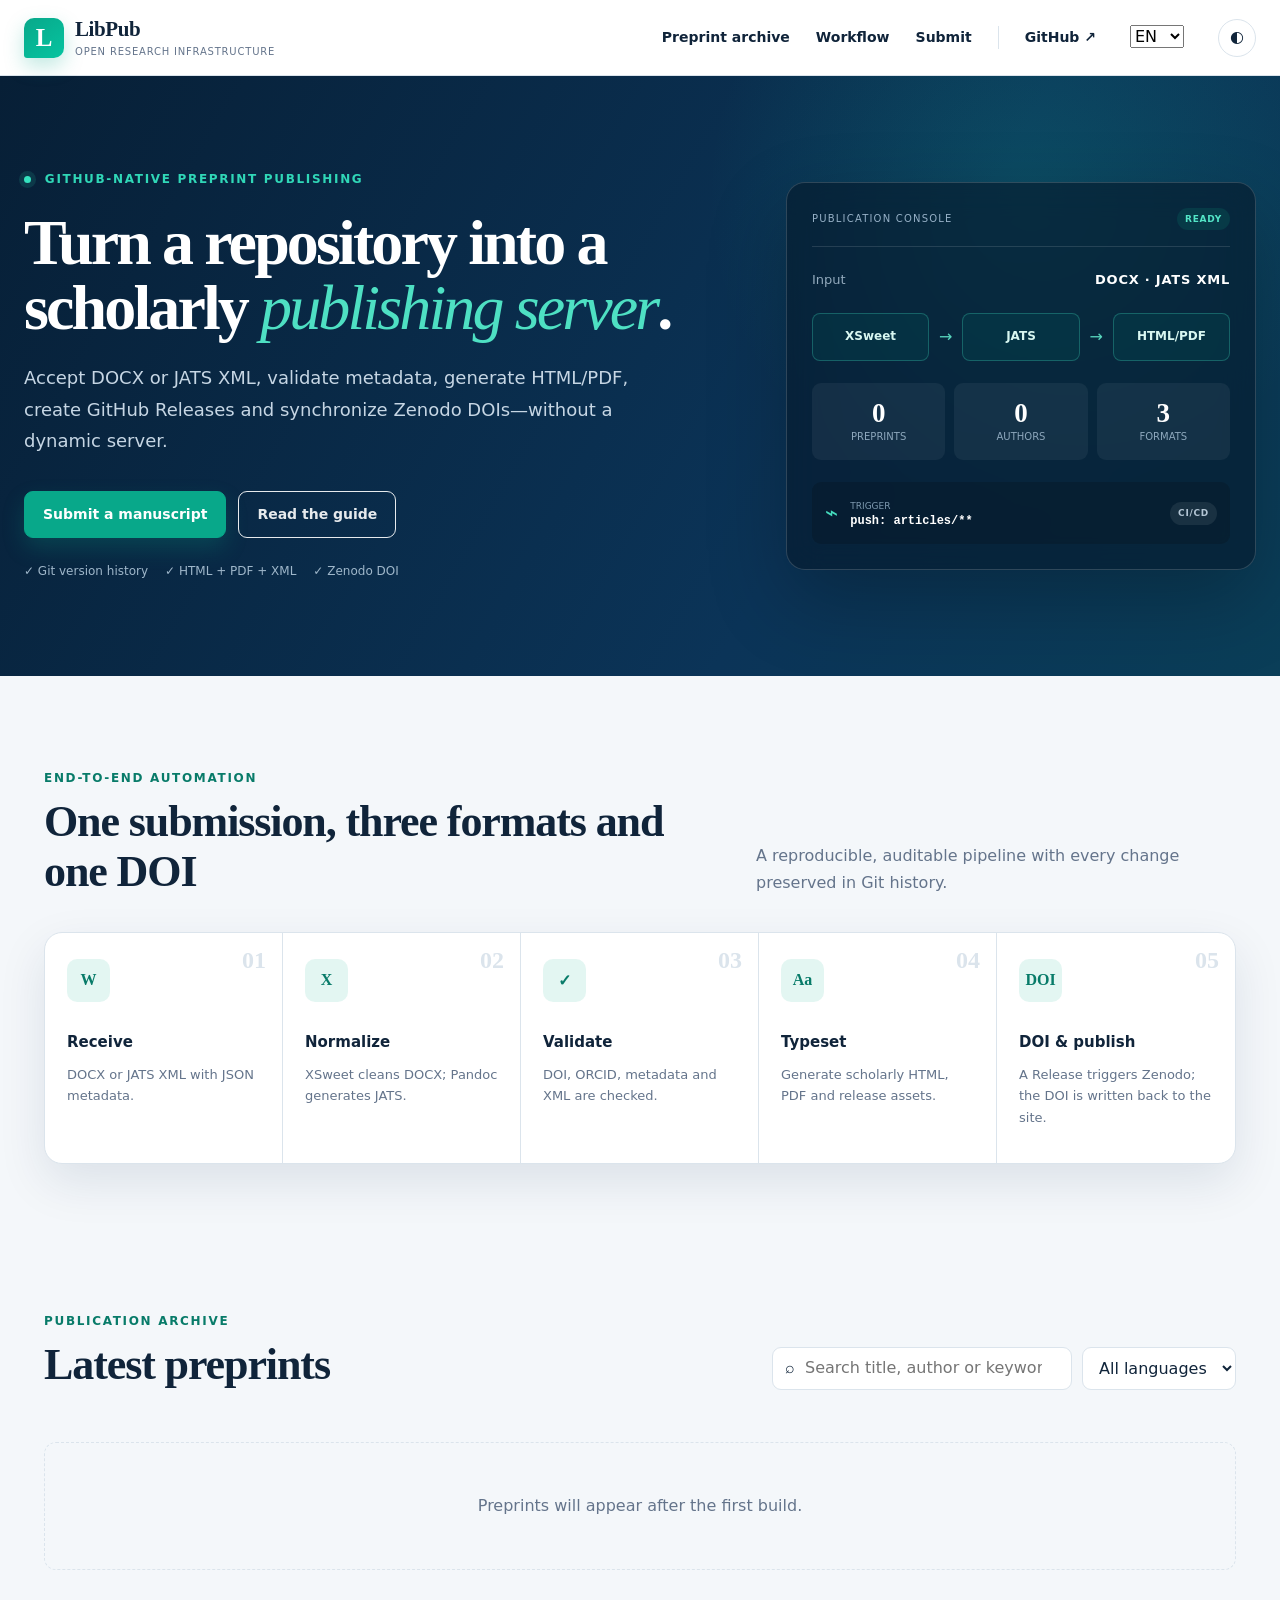
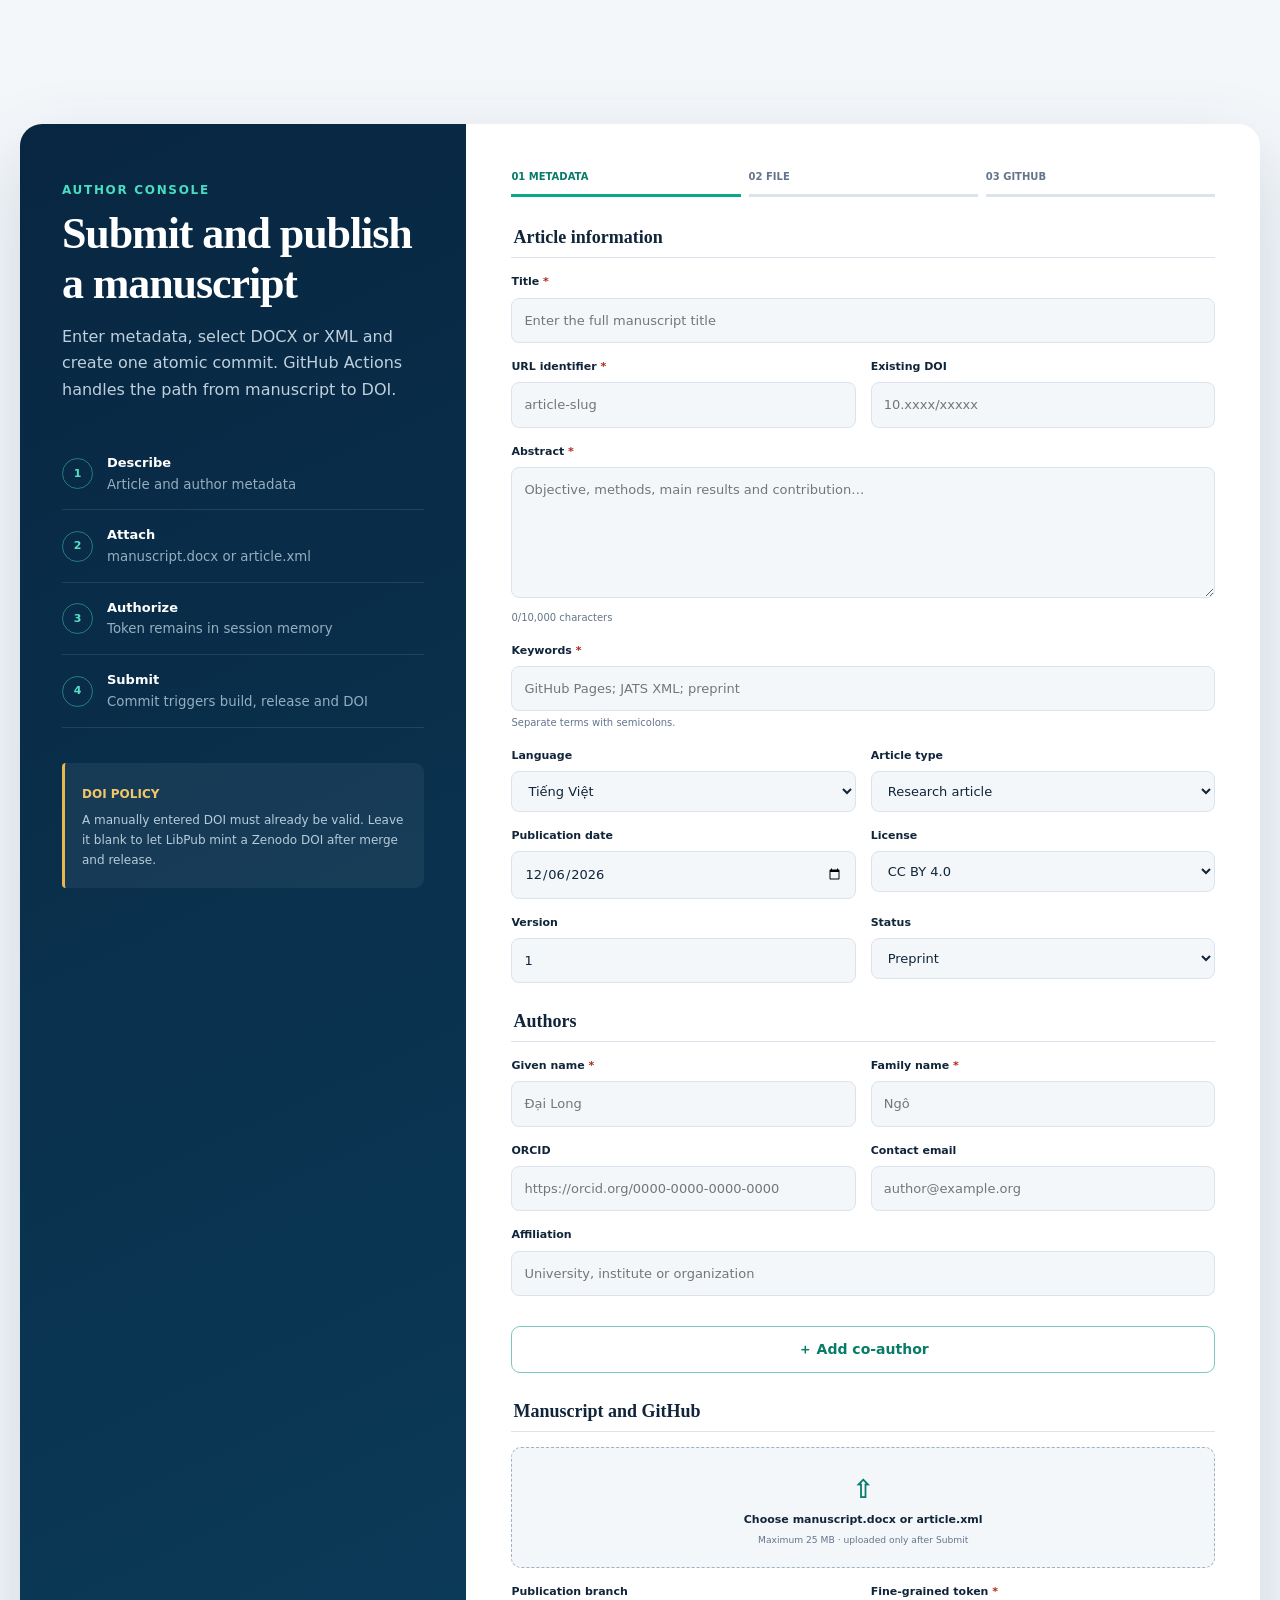
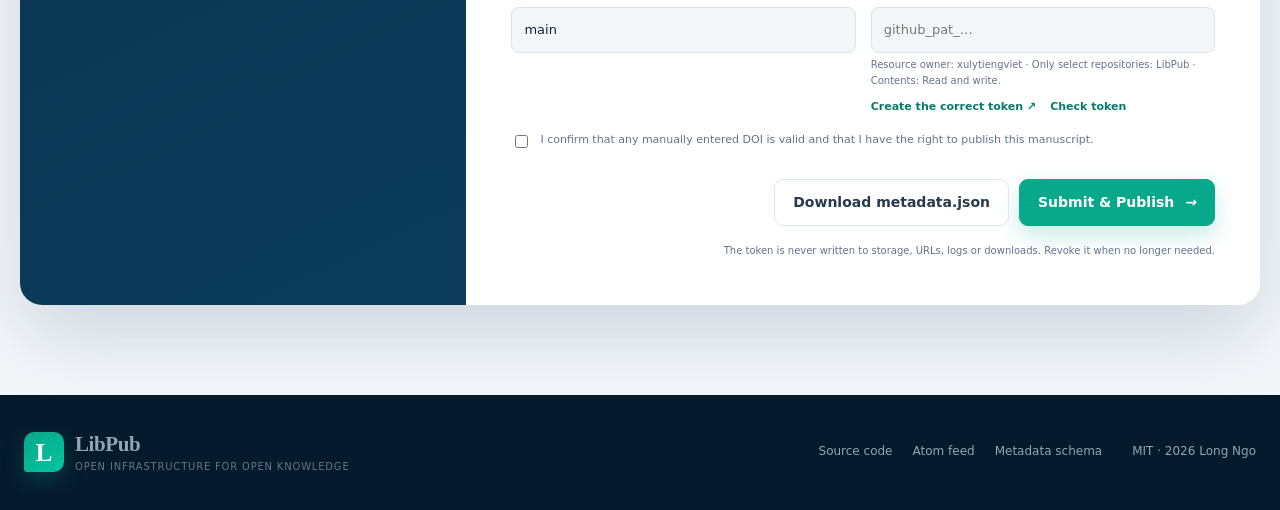
==== commit b1b97d4f: "Fix GitHub API 401 token validation" ====
--- a/index.html
+++ b/index.html
@@ -9,6 +9,7 @@
   <link rel="stylesheet" href="assets/styles.css">
   <script>window.LIBPUB_ARTICLES = [];</script>
   <script src="assets/i18n.js" defer></script>
+  <script src="assets/github-auth.js" defer></script>
   <script src="assets/app.js" defer></script>
 </head>
 <body>
@@ -136,7 +137,7 @@
             <input class="visually-hidden" id="manuscript" name="manuscript" type="file" accept=".docx,.xml,application/vnd.openxmlformats-officedocument.wordprocessingml.document,application/xml,text/xml" required>
           </div>
           <div class="field"><label for="target-branch" data-i18n="form.branch">Nhánh công bố</label><input id="target-branch" name="targetBranch" type="text" value="main" required></div>
-          <div class="field"><label for="github-token"><span data-i18n="form.token">Fine-grained token</span> <b>*</b></label><input id="github-token" name="githubToken" type="password" autocomplete="new-password" required placeholder="github_pat_…"><small data-i18n="form.tokenHint">Chỉ cần quyền Contents: read/write cho LibPub.</small></div>
+          <div class="field"><label for="github-token"><span data-i18n="form.token">Fine-grained token</span> <b>*</b></label><input id="github-token" name="githubToken" type="password" autocomplete="new-password" required placeholder="github_pat_…"><small data-i18n="form.tokenHint">Resource owner: xulytiengviet · Only select repositories: LibPub · Contents: Read and write.</small><div class="token-tools"><a id="create-github-token" href="https://github.com/settings/personal-access-tokens/new?name=LibPub+Publisher&amp;description=Publish+DOCX+or+JATS+to+xulytiengviet%2FLibPub&amp;target_name=xulytiengviet&amp;expires_in=30&amp;contents=write" target="_blank" rel="noopener" data-i18n="form.createToken">Tạo token đúng quyền ↗</a><button id="check-github-token" type="button" data-i18n="form.checkToken">Kiểm tra token</button></div></div>
           <label class="checkbox span-2"><input id="doi-confirm" type="checkbox" required><span data-i18n="form.confirm">Tôi xác nhận DOI nhập tay (nếu có) hợp lệ và tôi có quyền công bố bản thảo này.</span></label>
         </fieldset>
 
--- a/assets/styles.css
+++ b/assets/styles.css
@@ -168,6 +168,11 @@
 .form-status.success { color: #06624f; background: #ddf7ef; }
 .form-status.error { color: #8e1c13; background: #fee9e7; }
 .token-policy { margin: 17px 0 0; color: var(--muted); font-size: 10px; text-align: right; }
+.token-tools { display: flex; flex-wrap: wrap; gap: 8px 14px; align-items: center; margin-top: 8px; font-size: 11px; }
+.token-tools a, .token-tools button { color: var(--teal-dark); font-weight: 750; text-decoration: none; }
+.token-tools button { padding: 0; border: 0; background: transparent; }
+.token-tools a:hover, .token-tools button:hover { text-decoration: underline; }
+.token-tools button:disabled { cursor: wait; opacity: .55; }
 
 .site-footer { min-height: 115px; padding: 26px max(24px, calc((100vw - 1240px) / 2)); display: flex; align-items: center; justify-content: space-between; gap: 30px; color: #8fa5b8; background: #061a2d; font-size: 12px; }
 .site-footer > div:not(.brand) { display: flex; gap: 20px; }
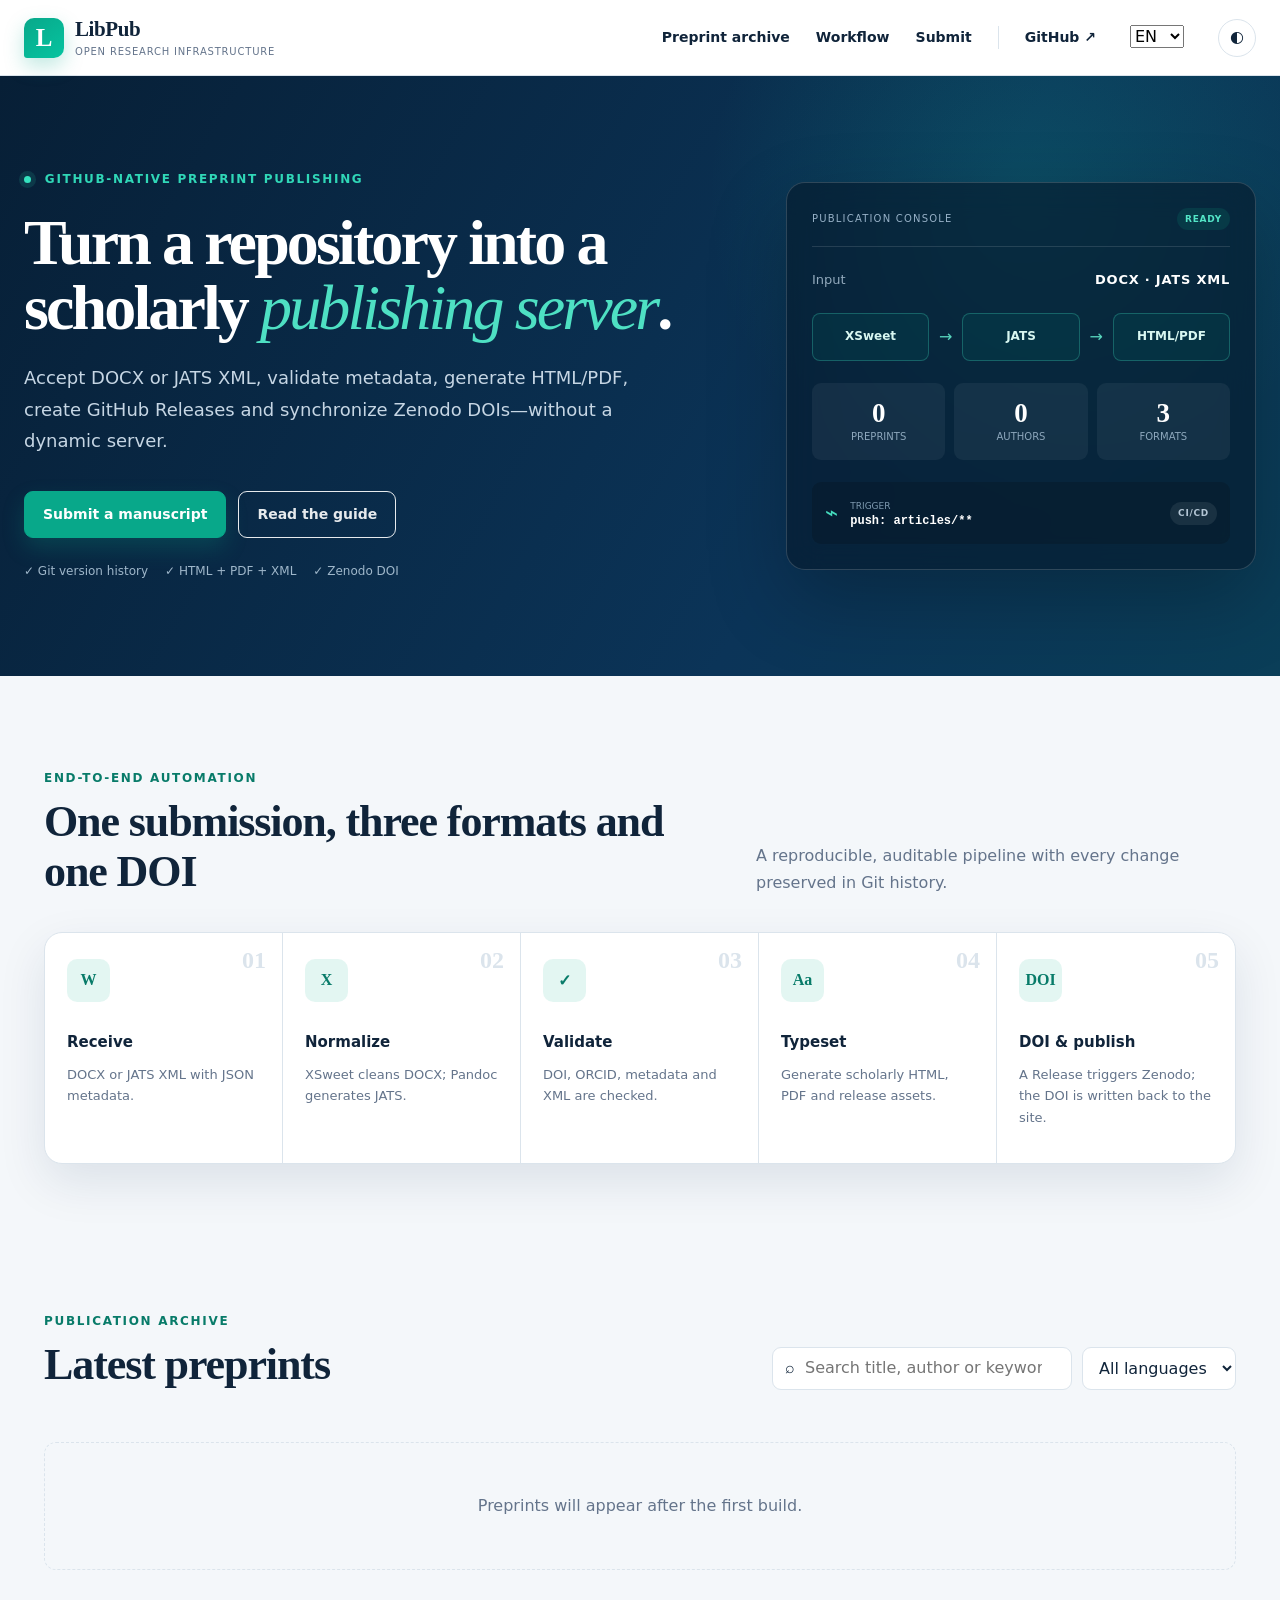
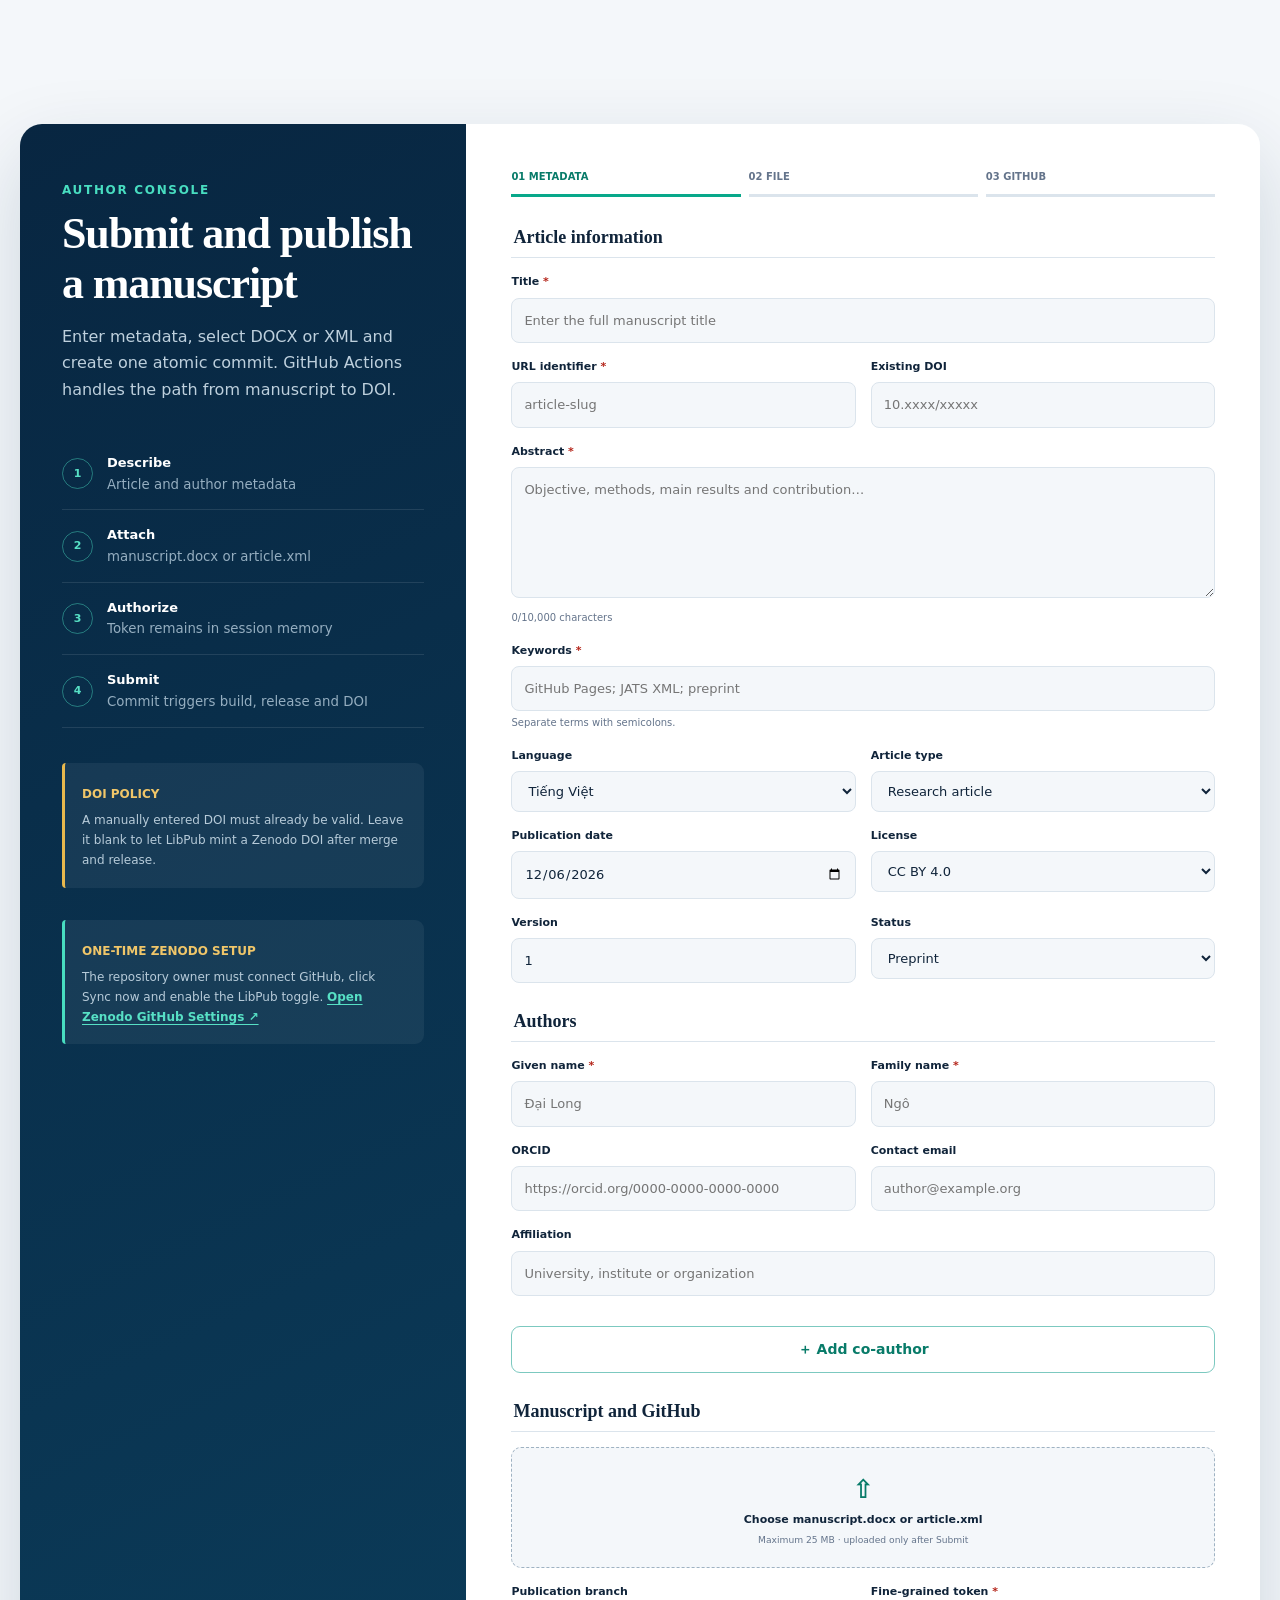
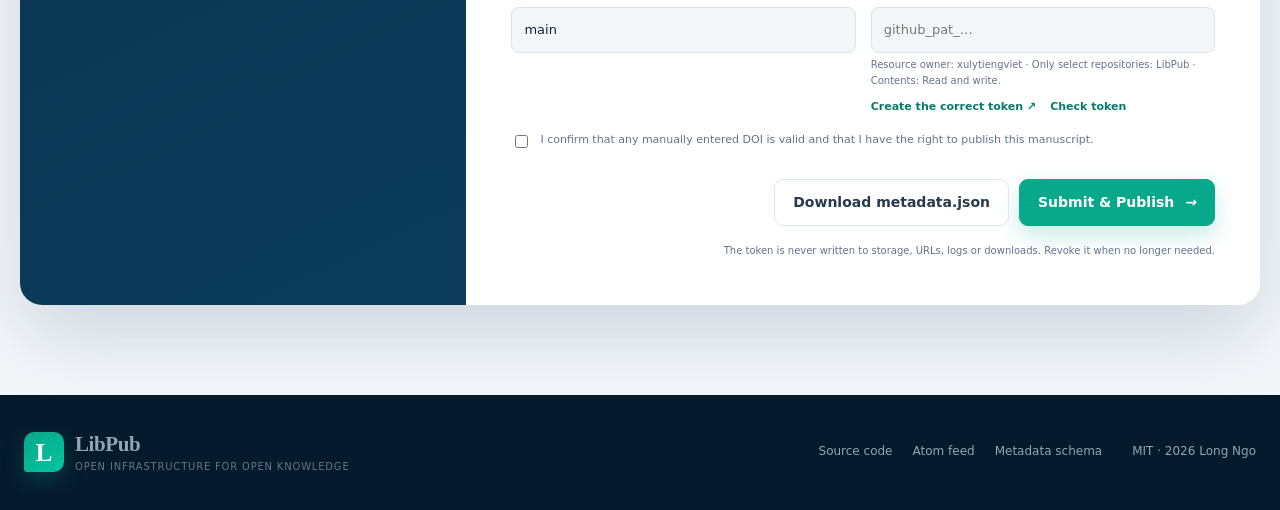
==== commit 68a83dcf: "Fix live Zenodo setup and dashboard errors" ====
--- a/index.html
+++ b/index.html
@@ -100,6 +100,7 @@
           <li><span>4</span><div><strong data-i18n="submit.c4">Submit</strong><small data-i18n="submit.c4s">Commit kích hoạt build, release và DOI</small></div></li>
         </ol>
         <div class="security-note"><strong data-i18n="submit.doi.title">Nguyên tắc DOI</strong><p data-i18n="submit.doi.text">DOI nhập tay phải được cấp hợp lệ. Nếu để trống, LibPub có thể tạo DOI Zenodo sau khi merge và release.</p></div>
+        <div class="security-note setup-note"><strong data-i18n="submit.zenodo.title">Thiết lập Zenodo một lần</strong><p><span data-i18n="submit.zenodo.text">Chủ repository cần kết nối GitHub, bấm Sync now và bật công tắc LibPub.</span> <a id="zenodo-settings-link" href="https://zenodo.org/account/settings/github/" target="_blank" rel="noopener" data-i18n="submit.zenodo.link">Mở Zenodo GitHub Settings ↗</a></p></div>
       </div>
 
       <form class="submission-form" id="submission-form" novalidate>
--- a/assets/styles.css
+++ b/assets/styles.css
@@ -135,6 +135,8 @@
 .security-note { margin-top: 32px; padding: 17px; border-left: 3px solid var(--gold); border-radius: 4px 9px 9px 4px; background: rgba(255,255,255,.06); }
 .security-note strong { color: #f0c669; font-size: 12px; text-transform: uppercase; }
 .security-note p { margin: 5px 0 0; color: #b7cbd9; font-size: 12px; }
+.security-note a { color: #57e0c5; font-weight: 750; text-decoration: underline; text-underline-offset: 3px; }
+.setup-note { border-left-color: #48ddc0; }
 .submission-form { padding: 45px; background: var(--paper); }
 .form-progress { display: flex; gap: 8px; margin-bottom: 30px; }
 .form-progress span { flex: 1; padding-bottom: 9px; color: var(--muted); border-bottom: 3px solid var(--line); font-size: 10px; font-weight: 800; text-transform: uppercase; }
